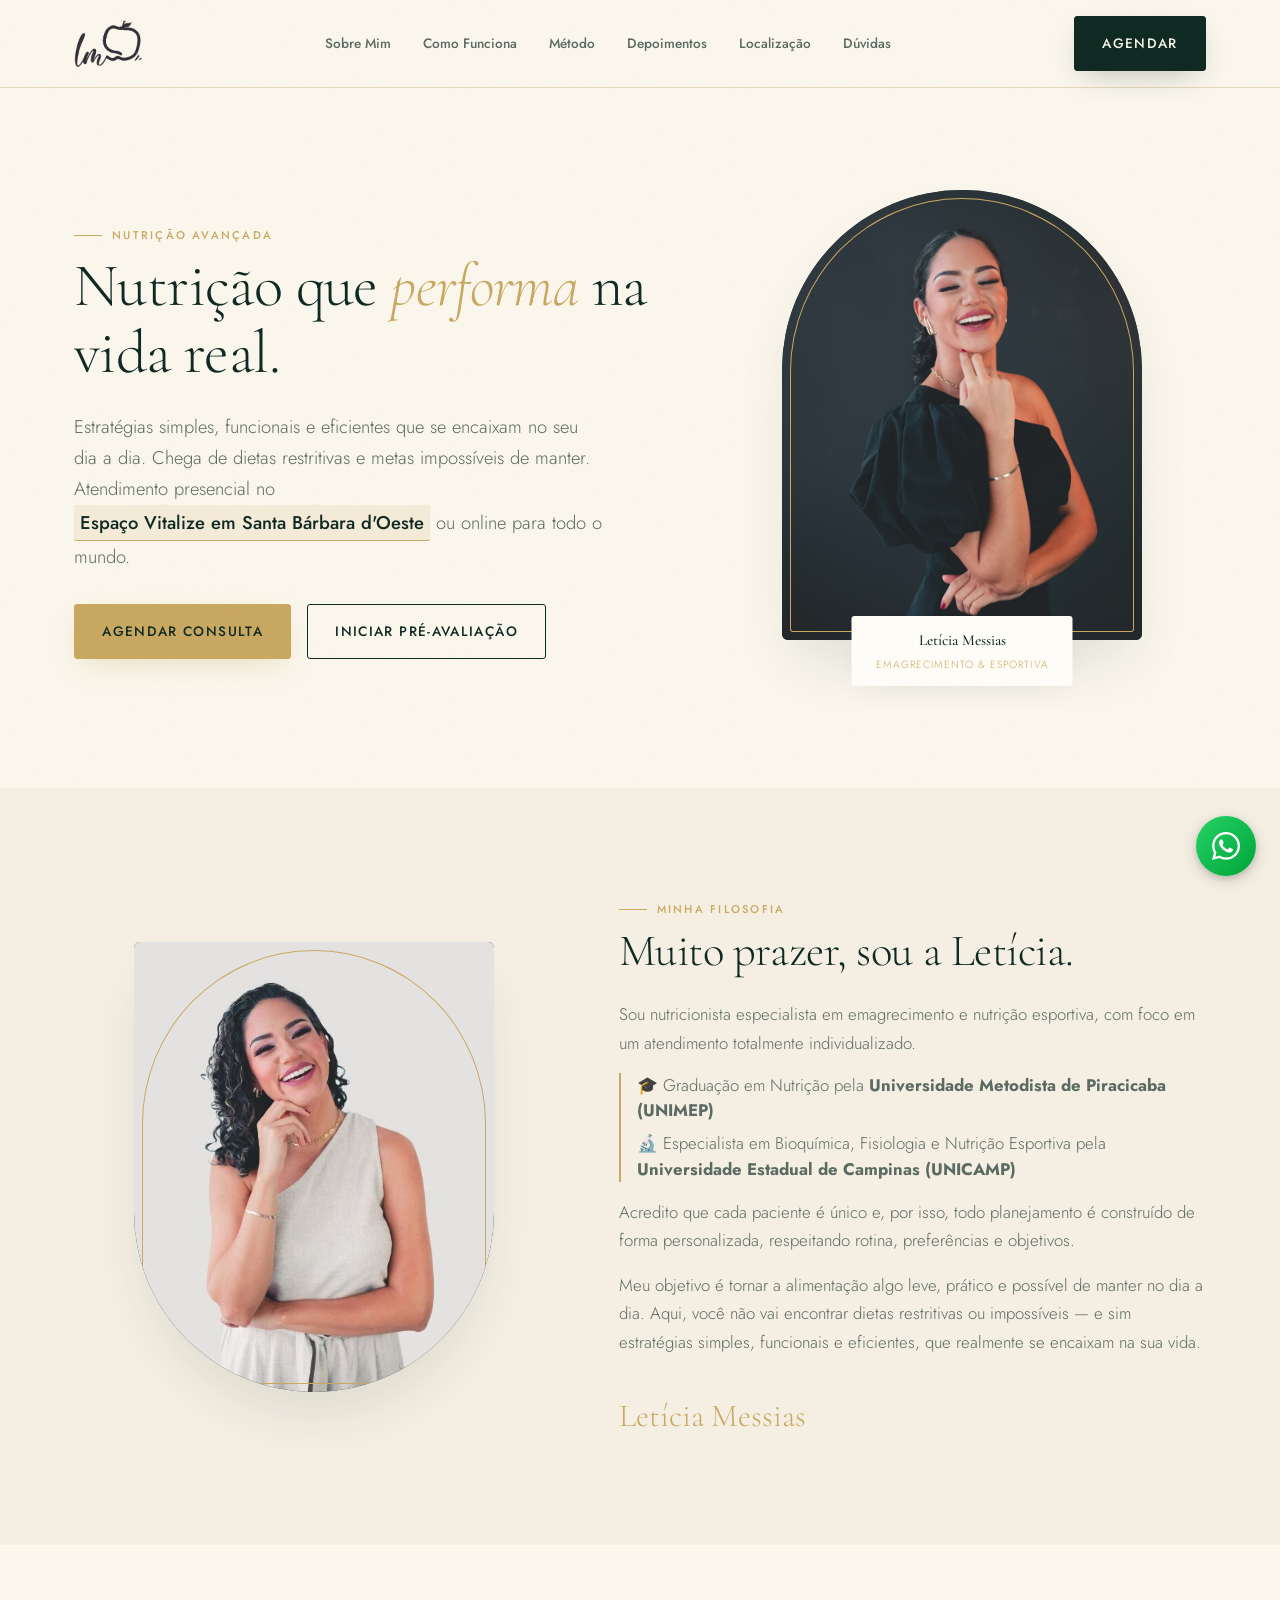
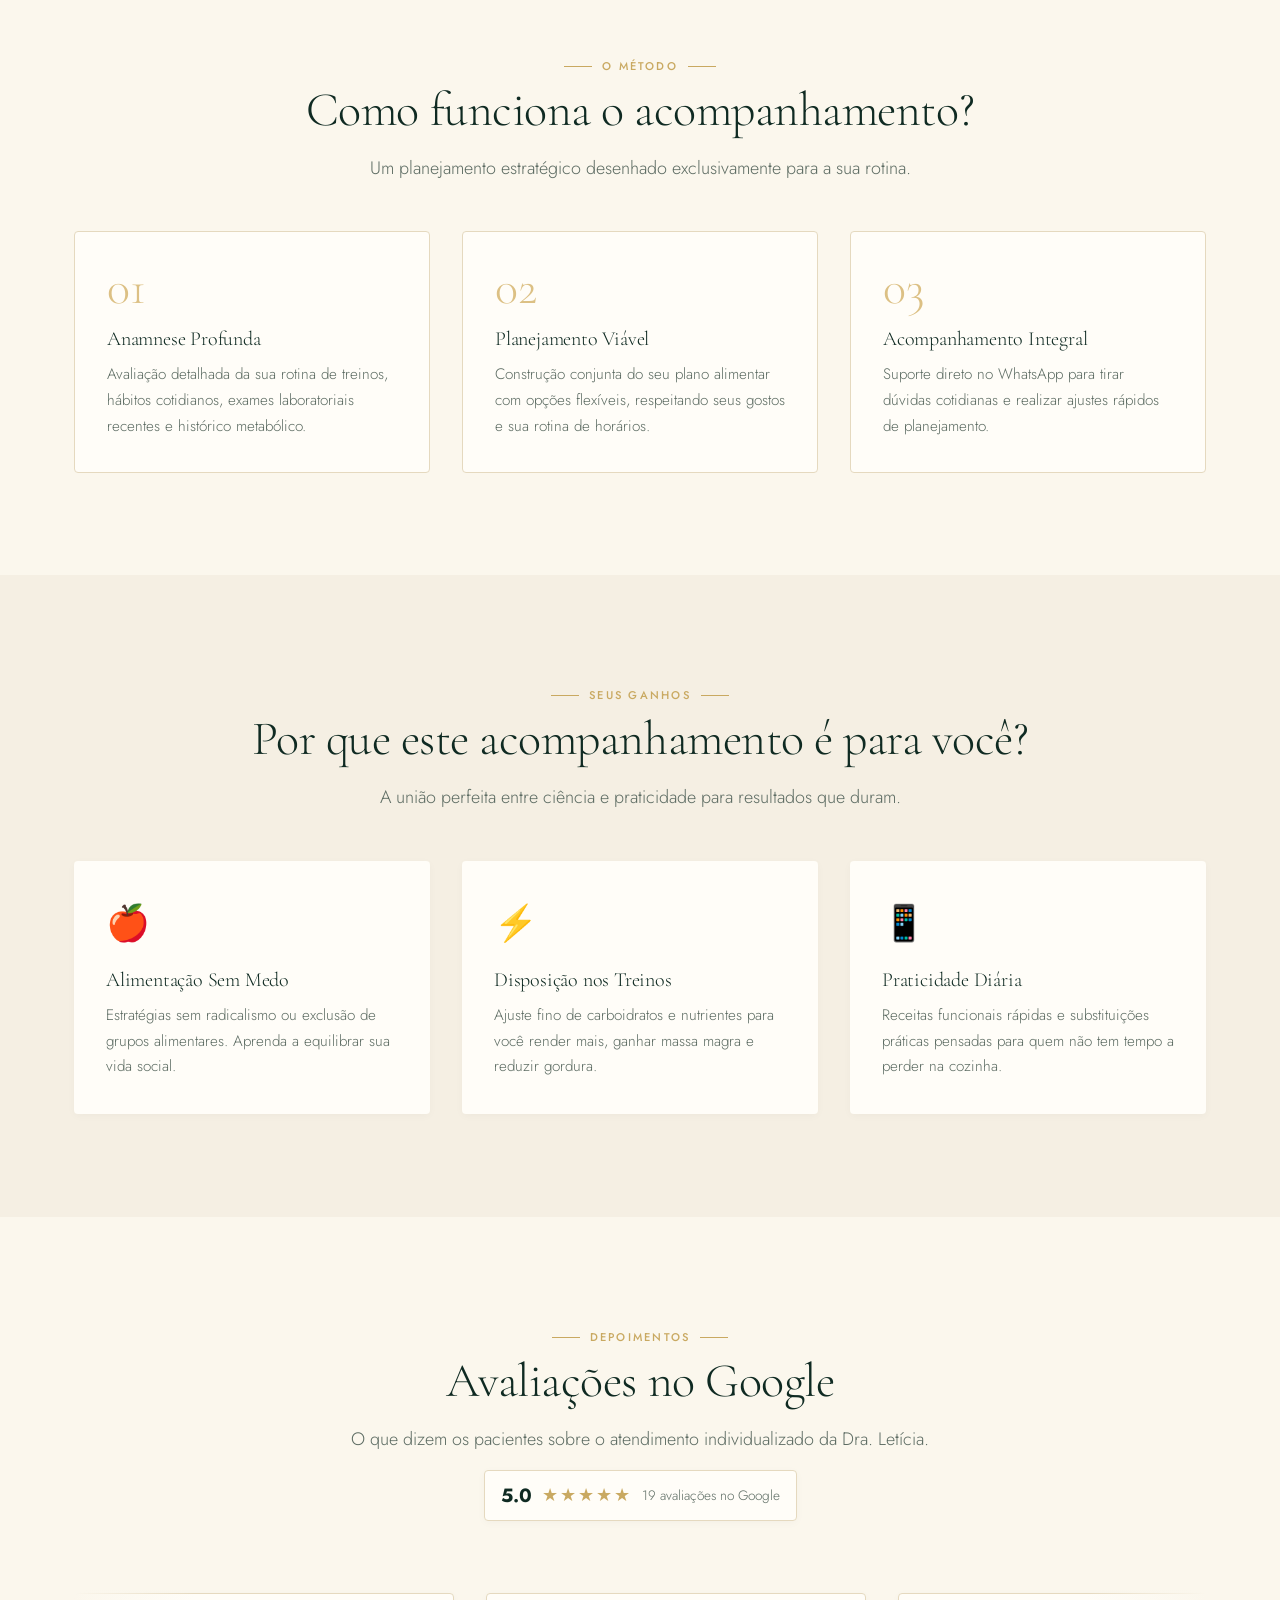
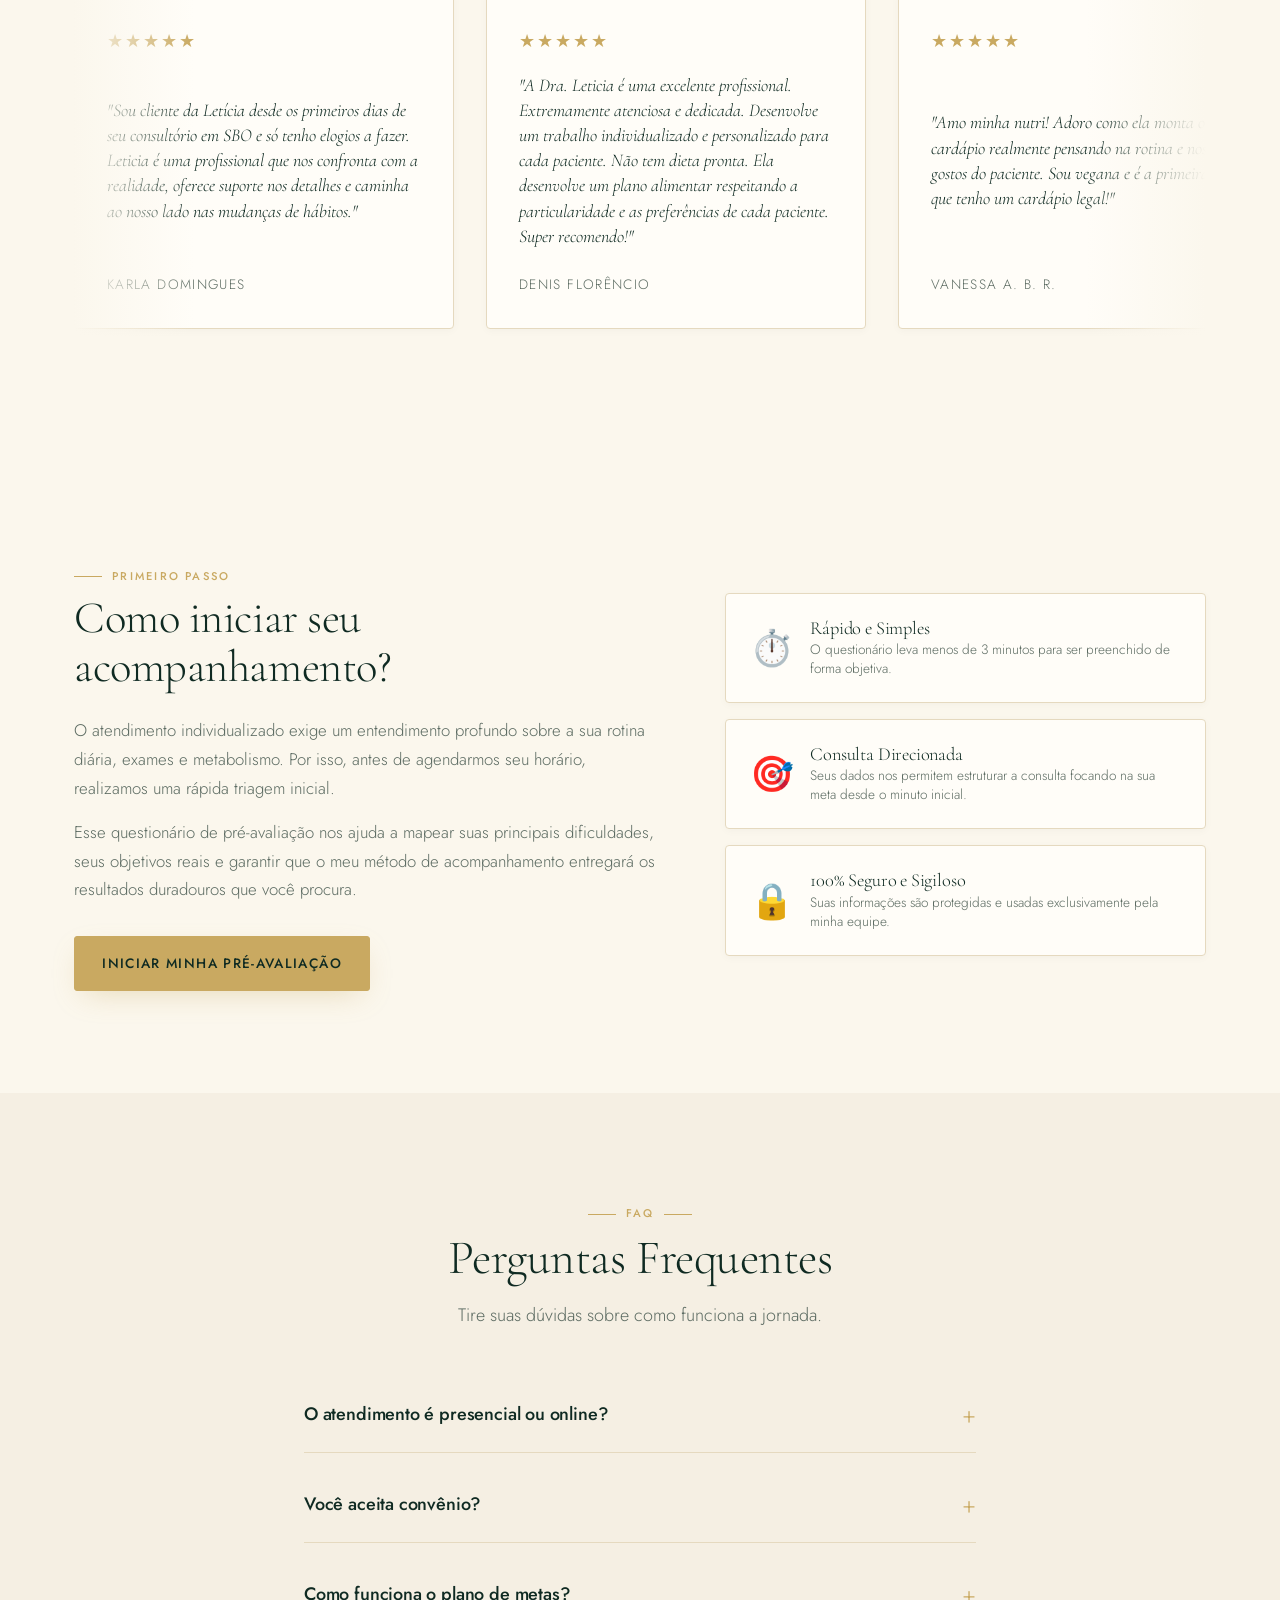
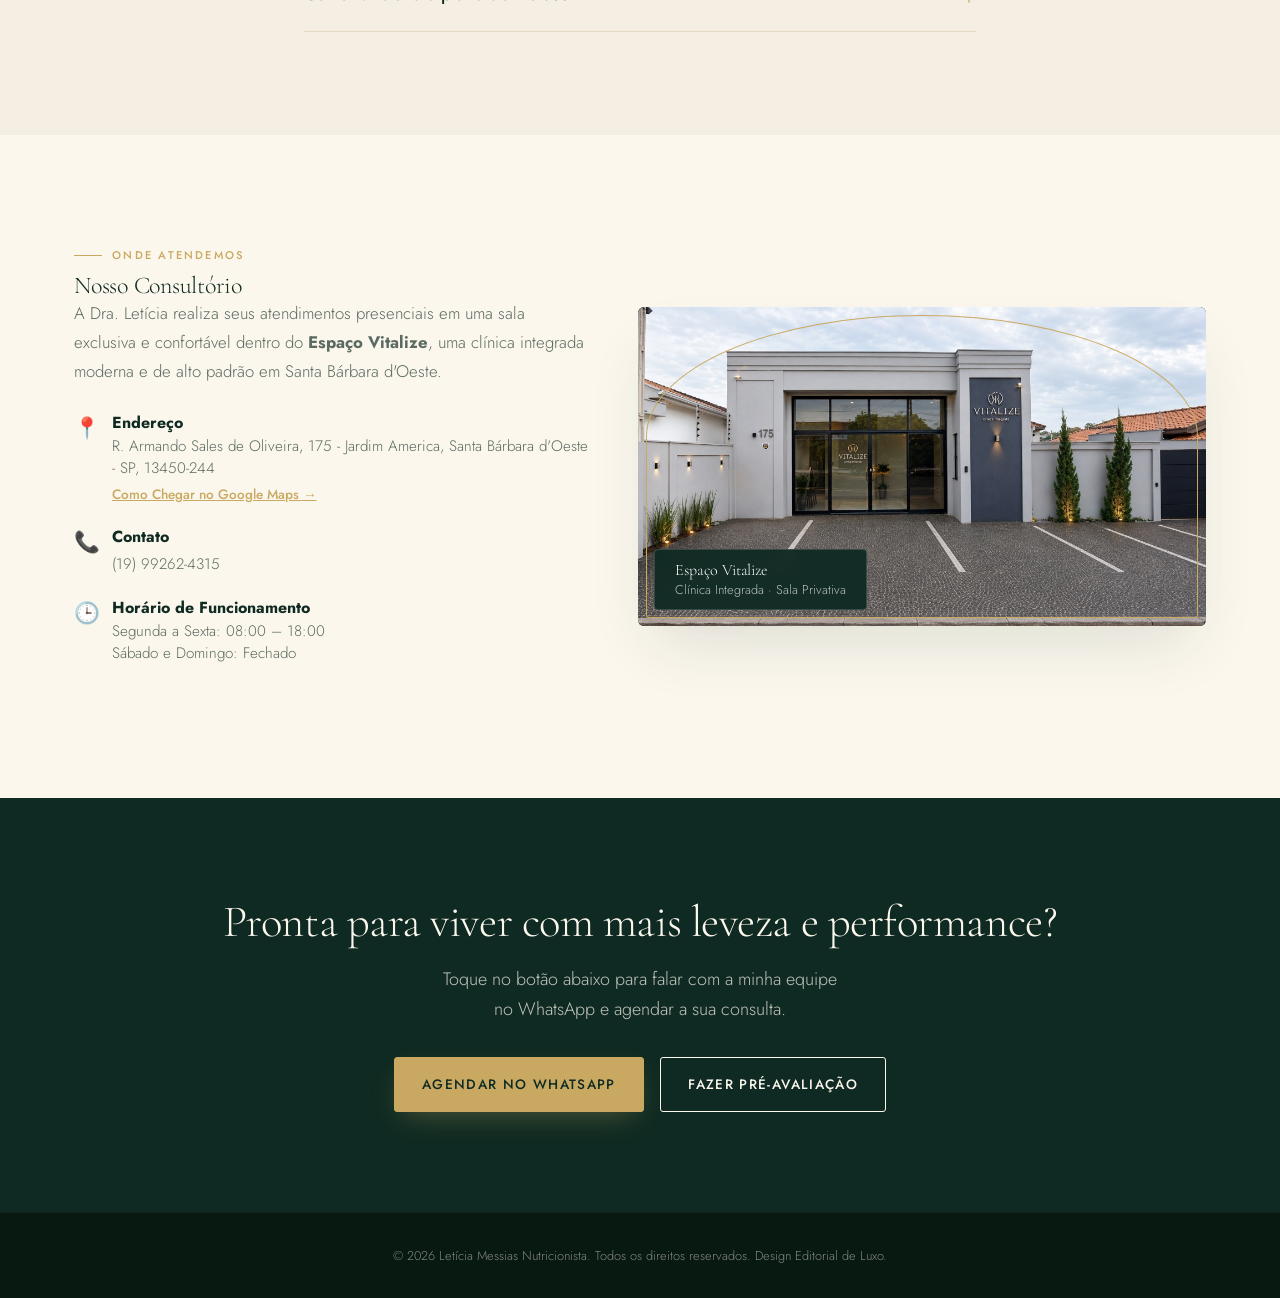
==== src/index.html @ e96ed3b7 "Initial commit with clean editorial structure" ====
<!DOCTYPE html>
<html lang="pt-BR">
<head>
    <meta charset="UTF-8">
    <meta name="viewport" content="width=device-width, initial-scale=1.0">
    <title>Dra. Letícia Messias — Nutrição que performa na vida real</title>
    <!-- CSS Principal -->
    <link rel="stylesheet" href="./css/main.css">
</head>
<body>

    <!-- TEXTURA DE PAPEL EDITORIAL FIXA -->
    <div class="grain"></div>

    <!-- HEADER -->
    <header class="site-header">
        <div class="wrap nav">
            <a href="#" class="logo">
                <img src="./assets/icons/logo.png" alt="Letícia Messias Nutricionista" style="height: 48px; width: auto;">
            </a>
            <nav class="nav-links" aria-label="Navegação principal">
                <a href="#sobre">Sobre Mim</a>
                <a href="#como-funciona">Como Funciona</a>
                <a href="#beneficios">Método</a>
                <a href="#depoimentos">Depoimentos</a>
                <a href="#localizacao">Localização</a>
                <a href="#faq">Dúvidas</a>
            </nav>
            <a href="https://wa.me/5519992624315?text=Ol%C3%A1%2C%20Let%C3%ADcia!%20Gostaria%20de%20saber%20mais%20e%20agendar%20uma%20consulta." target="_blank" class="btn">Agendar</a>
        </div>
    </header>

    <!-- HERO -->
    <section id="hero" class="hero">
        <div class="wrap grid">
            <span class="eyebrow center hero-mobile-eyebrow">Nutricionista em Santa Bárbara d'Oeste · Presencial & Online</span>
            <div class="hero__content reveal">
                <span class="eyebrow hero-desktop-eyebrow">Nutrição Avançada</span>
                <h1>Nutrição que <em>performa</em> na vida real.</h1>
                <p class="sub">Estratégias simples, funcionais e eficientes que se encaixam no seu dia a dia. Chega de dietas restritivas e metas impossíveis de manter.<br> Atendimento presencial no <span class="hero-location-highlight">Espaço Vitalize em Santa Bárbara d'Oeste</span> ou online para todo o mundo.</p>
                <div class="cta-row" style="display: flex; gap: var(--space-4); flex-wrap: wrap;">
                    <a href="https://wa.me/5519992624315?text=Ol%C3%A1%2C%20Let%C3%ADcia!%20Gostaria%20de%20saber%20mais%20e%20agendar%20uma%20consulta." target="_blank" class="btn btn--gold">Agendar Consulta</a>
                    <a href="./pre-avaliacao.html" class="btn" style="background-color: transparent; color: var(--color-primary); border-color: var(--color-primary); box-shadow: none;">Iniciar Pré-Avaliação</a>
                </div>
            </div>
            <div class="arch-wrap reveal reveal-delay-1">
                <div class="arch">
                    <img src="./assets/images/letici-about.png" alt="Dra. Letícia Messias">
                </div>
                <div class="arch-tag">
                    <div class="tag-title">Letícia Messias</div>
                    <div class="tag-sub">Emagrecimento & Esportiva</div>
                </div>
            </div>
        </div>
    </section>

    <!-- SOBRE MIM -->
    <section id="sobre" class="sobre alt-bg">
        <div class="wrap grid">
            <div class="arch-wrap reveal">
                <div class="arch" style="border-radius: 6px 6px 50% 50% / 6px 6px 40% 40%;">
                    <img src="./assets/images/leticia-hero.webp" alt="Dra. Letícia Messias no consultório">
                </div>
            </div>
            <div class="sobre__conteudo reveal reveal-delay-1">
                <span class="eyebrow">Minha Filosofia</span>
                <h2>Muito prazer, sou a Letícia.</h2>
                <p>Sou nutricionista especialista em emagrecimento e nutrição esportiva, com foco em um atendimento totalmente individualizado.</p>
                <div class="sobre__formacao" style="margin-block: var(--space-4); font-size: 0.9rem; color: var(--color-text-muted); line-height: 1.5; border-left: 2px solid var(--color-accent); padding-left: var(--space-4);">
                    <p style="margin-bottom: var(--space-2);">🎓 Graduação em Nutrição pela <strong>Universidade Metodista de Piracicaba (UNIMEP)</strong></p>
                    <p>🔬 Especialista em Bioquímica, Fisiologia e Nutrição Esportiva pela <strong>Universidade Estadual de Campinas (UNICAMP)</strong></p>
                </div>
                <p>Acredito que cada paciente é único e, por isso, todo planejamento é construído de forma personalizada, respeitando rotina, preferências e objetivos.</p>
                <p>Meu objetivo é tornar a alimentação algo leve, prático e possível de manter no dia a dia. Aqui, você não vai encontrar dietas restritivas ou impossíveis — e sim estratégias simples, funcionais e eficientes, que realmente se encaixam na sua vida.</p>
                <div class="sobre__assinatura">Letícia Messias</div>
            </div>
        </div>
    </section>

    <!-- COMO FUNCIONA -->
    <section id="como-funciona" class="como-funciona">
        <div class="wrap">
            <div class="sec-head center reveal">
                <span class="eyebrow center">O Método</span>
                <h2>Como funciona o acompanhamento?</h2>
                <p>Um planejamento estratégico desenhado exclusivamente para a sua rotina.</p>
            </div>
            
            <div class="timeline-grid reveal reveal-delay-1">
                <div class="step-card">
                    <div class="step-num">01</div>
                    <h3>Anamnese Profunda</h3>
                    <p>Avaliação detalhada da sua rotina de treinos, hábitos cotidianos, exames laboratoriais recentes e histórico metabólico.</p>
                </div>
                <div class="step-card">
                    <div class="step-num">02</div>
                    <h3>Planejamento Viável</h3>
                    <p>Construção conjunta do seu plano alimentar com opções flexíveis, respeitando seus gostos e sua rotina de horários.</p>
                </div>
                <div class="step-card">
                    <div class="step-num">03</div>
                    <h3>Acompanhamento Integral</h3>
                    <p>Suporte direto no WhatsApp para tirar dúvidas cotidianas e realizar ajustes rápidos de planejamento.</p>
                </div>
            </div>
        </div>
    </section>

    <!-- BENEFICIOS -->
    <section id="beneficios" class="beneficios alt-bg">
        <div class="wrap">
            <div class="sec-head center reveal">
                <span class="eyebrow center">Seus Ganhos</span>
                <h2>Por que este acompanhamento é para você?</h2>
                <p>A união perfeita entre ciência e praticidade para resultados que duram.</p>
            </div>

            <div class="beneficios-grid reveal reveal-delay-1">
                <div class="beneficios-card">
                    <div class="beneficios-icon">🍎</div>
                    <h3>Alimentação Sem Medo</h3>
                    <p>Estratégias sem radicalismo ou exclusão de grupos alimentares. Aprenda a equilibrar sua vida social.</p>
                </div>
                <div class="beneficios-card">
                    <div class="beneficios-icon">⚡</div>
                    <h3>Disposição nos Treinos</h3>
                    <p>Ajuste fino de carboidratos e nutrientes para você render mais, ganhar massa magra e reduzir gordura.</p>
                </div>
                <div class="beneficios-card">
                    <div class="beneficios-icon">📱</div>
                    <h3>Praticidade Diária</h3>
                    <p>Receitas funcionais rápidas e substituições práticas pensadas para quem não tem tempo a perder na cozinha.</p>
                </div>
            </div>
        </div>
    </section>

    <!-- DEPOIMENTOS -->
    <section id="depoimentos" class="depoimentos">
        <div class="wrap">
            <div class="sec-head center reveal">
                <span class="eyebrow center">Depoimentos</span>
                <h2>Avaliações no Google</h2>
                <p>O que dizem os pacientes sobre o atendimento individualizado da Dra. Letícia.</p>
                <div class="google-badge" style="display: inline-flex; align-items: center; gap: 10px; margin-top: var(--space-4); background: var(--color-surface); padding: 8px 16px; border: 1px solid var(--color-border); border-radius: 4px; box-shadow: var(--shadow-sm);">
                    <span style="font-weight: bold; font-size: 1.2rem; color: var(--color-primary); font-family: var(--font-body);">5.0</span>
                    <span class="stars" style="margin-bottom: 0;">★★★★★</span>
                    <span style="font-size: 0.85rem; color: var(--color-text-muted);">19 avaliações no Google</span>
                </div>
            </div>

            <div class="depoimentos__carousel-container reveal reveal-delay-1">
                <div class="depoimentos__track">
                    <!-- Conjunto original de 4 cards -->
                    <div class="depoimentos-card">
                        <div class="stars">★★★★★</div>
                        <blockquote>"Sou cliente da Letícia desde os primeiros dias de seu consultório em SBO e só tenho elogios a fazer. Leticia é uma profissional que nos confronta com a realidade, oferece suporte nos detalhes e caminha ao nosso lado nas mudanças de hábitos."</blockquote>
                        <div class="author">Karla Domingues</div>
                    </div>
                    <div class="depoimentos-card">
                        <div class="stars">★★★★★</div>
                        <blockquote>"A Dra. Leticia é uma excelente profissional. Extremamente atenciosa e dedicada. Desenvolve um trabalho individualizado e personalizado para cada paciente. Não tem dieta pronta. Ela desenvolve um plano alimentar respeitando a particularidade e as preferências de cada paciente. Super recomendo!"</blockquote>
                        <div class="author">Denis Florêncio</div>
                    </div>
                    <div class="depoimentos-card">
                        <div class="stars">★★★★★</div>
                        <blockquote>"Amo minha nutri! Adoro como ela monta o cardápio realmente pensando na rotina e nos gostos do paciente. Sou vegana e é a primeira vez que tenho um cardápio legal!"</blockquote>
                        <div class="author">Vanessa A. B. R.</div>
                    </div>
                    <div class="depoimentos-card">
                        <div class="stars">★★★★★</div>
                        <blockquote>"Excelente profissional, montou meu cardápio de acordo com os meus gostos e foi super fácil seguir a dieta, que delíciaaa!! maravilhosa ❤️"</blockquote>
                        <div class="author">Mariane</div>
                    </div>

                    <!-- Cópia duplicada dos cards para efeito infinito na esteira -->
                    <div class="depoimentos-card">
                        <div class="stars">★★★★★</div>
                        <blockquote>"Sou cliente da Letícia desde os primeiros dias de seu consultório em SBO e só tenho elogios a fazer. Leticia é uma profissional que nos confronta com a realidade, oferece suporte nos detalhes e caminha ao nosso lado nas mudanças de hábitos."</blockquote>
                        <div class="author">Karla Domingues</div>
                    </div>
                    <div class="depoimentos-card">
                        <div class="stars">★★★★★</div>
                        <blockquote>"A Dra. Leticia é uma excelente profissional. Extremamente atenciosa e dedicada. Desenvolve um trabalho individualizado e personalizado para cada paciente. Não tem dieta pronta. Ela desenvolve um plano alimentar respeitando a particularidade e as preferências de cada paciente. Super recomendo!"</blockquote>
                        <div class="author">Denis Florêncio</div>
                    </div>
                    <div class="depoimentos-card">
                        <div class="stars">★★★★★</div>
                        <blockquote>"Amo minha nutri! Adoro como ela monta o cardápio realmente pensando na rotina e nos gostos do paciente. Sou vegana e é a primeira vez que tenho um cardápio legal!"</blockquote>
                        <div class="author">Vanessa A. B. R.</div>
                    </div>
                    <div class="depoimentos-card">
                        <div class="stars">★★★★★</div>
                        <blockquote>"Excelente profissional, montou meu cardápio de acordo com os meus gostos e foi super fácil seguir a dieta, que delíciaaa!! maravilhosa ❤️"</blockquote>
                        <div class="author">Mariane</div>
                    </div>
                </div>
            </div>
        </div>
    </section>

    <!-- SEÇÃO PRÉ-AVALIAÇÃO (TRIAGEM INFORMATIVA) -->
    <section id="triagem" class="triagem">
        <div class="wrap grid">
            <div class="triagem__content reveal">
                <span class="eyebrow">Primeiro Passo</span>
                <h2>Como iniciar seu acompanhamento?</h2>
                <p>O atendimento individualizado exige um entendimento profundo sobre a sua rotina diária, exames e metabolismo. Por isso, antes de agendarmos seu horário, realizamos uma rápida triagem inicial.</p>
                <p>Esse questionário de pré-avaliação nos ajuda a mapear suas principais dificuldades, seus objetivos reais e garantir que o meu método de acompanhamento entregará os resultados duradouros que você procura.</p>
                <a href="./pre-avaliacao.html" class="btn btn--gold" style="margin-top: var(--space-4);">Iniciar Minha Pré-Avaliação</a>
            </div>
            
            <div class="triagem__cards reveal reveal-delay-1">
                <div class="triagem-info-card">
                    <span>⏱️</span>
                    <div>
                        <h3>Rápido e Simples</h3>
                        <p>O questionário leva menos de 3 minutos para ser preenchido de forma objetiva.</p>
                    </div>
                </div>
                <div class="triagem-info-card">
                    <span>🎯</span>
                    <div>
                        <h3>Consulta Direcionada</h3>
                        <p>Seus dados nos permitem estruturar a consulta focando na sua meta desde o minuto inicial.</p>
                    </div>
                </div>
                <div class="triagem-info-card">
                    <span>🔒</span>
                    <div>
                        <h3>100% Seguro e Sigiloso</h3>
                        <p>Suas informações são protegidas e usadas exclusivamente pela minha equipe.</p>
                    </div>
                </div>
            </div>
        </div>
    </section>

    <!-- FAQ -->
    <section id="faq" class="faq alt-bg">
        <div class="wrap">
            <div class="sec-head center reveal">
                <span class="eyebrow center">FAQ</span>
                <h2>Perguntas Frequentes</h2>
                <p>Tire suas dúvidas sobre como funciona a jornada.</p>
            </div>

            <div class="faq-list reveal reveal-delay-1">
                <div class="faq__item">
                    <div class="faq__question">
                        <h3>O atendimento é presencial ou online?</h3>
                        <span class="faq__icon">+</span>
                    </div>
                    <div class="faq__answer">
                        <p>Atendemos presencialmente no consultório e também de forma online (via teleconsulta), com a mesma entrega clínica e proximidade para qualquer lugar do mundo.</p>
                    </div>
                </div>
                <div class="faq__item">
                    <div class="faq__question">
                        <h3>Você aceita convênio?</h3>
                        <span class="faq__icon">+</span>
                    </div>
                    <div class="faq__answer">
                        <p>O atendimento é particular, visando mais tempo e profundidade na consulta. No entanto, fornecemos recibos e documentações necessárias para que você solicite o reembolso diretamente ao seu plano de saúde.</p>
                    </div>
                </div>
                <div class="faq__item">
                    <div class="faq__question">
                        <h3>Como funciona o plano de metas?</h3>
                        <span class="faq__icon">+</span>
                    </div>
                    <div class="faq__answer">
                        <p>Não trabalhamos com dietas de gaveta. O seu plano de metas alimentar é construído na hora da consulta, considerando sua rotina exata para garantir que você consiga executá-lo sem estresse.</p>
                    </div>
                </div>
            </div>
        </div>
    </section>

    <!-- LOCALIZAÇÃO -->
    <section id="localizacao" class="localizacao">
        <div class="wrap grid" style="display: grid; grid-template-columns: 1fr 1.1fr; gap: var(--space-12); align-items: center;">
            <div class="localizacao__content reveal">
                <span class="eyebrow">Onde Atendemos</span>
                <h2>Nosso Consultório</h2>
                <p style="color: var(--color-text-muted); margin-bottom: var(--space-6);">
                    A Dra. Letícia realiza seus atendimentos presenciais em uma sala exclusiva e confortável dentro do <strong>Espaço Vitalize</strong>, uma clínica integrada moderna e de alto padrão em Santa Bárbara d'Oeste.
                </p>
                
                <div class="localizacao__detalhes" style="display: flex; flex-direction: column; gap: var(--space-4); margin-bottom: var(--space-8);">
                    <div style="display: flex; gap: var(--space-3); align-items: flex-start;">
                        <span style="font-size: 1.3rem; margin-top: 2px;">📍</span>
                        <div>
                            <strong style="color: var(--color-primary); display: block;">Endereço</strong>
                            <span style="font-size: 0.95rem; color: var(--color-text-muted); line-height: 1.4; display: block;">
                                R. Armando Sales de Oliveira, 175 - Jardim America, Santa Bárbara d'Oeste - SP, 13450-244
                            </span>
                            <a href="https://maps.google.com/?q=Espaco+Vitalize+R.+Armando+Sales+de+Oliveira+175+Jardim+America+Santa+Barbara+d+Oeste" target="_blank" style="color: var(--color-accent); font-size: 0.85rem; font-weight: var(--font-weight-medium); margin-top: 4px; display: inline-block; text-decoration: underline;">Como Chegar no Google Maps →</a>
                        </div>
                    </div>
                    
                    <div style="display: flex; gap: var(--space-3); align-items: flex-start;">
                        <span style="font-size: 1.3rem; margin-top: 2px;">📞</span>
                        <div>
                            <strong style="color: var(--color-primary); display: block;">Contato</strong>
                            <span style="font-size: 0.95rem; color: var(--color-text-muted);">(19) 99262-4315</span>
                        </div>
                    </div>
                    
                    <div style="display: flex; gap: var(--space-3); align-items: flex-start;">
                        <span style="font-size: 1.3rem; margin-top: 2px;">🕒</span>
                        <div>
                            <strong style="color: var(--color-primary); display: block;">Horário de Funcionamento</strong>
                            <span style="font-size: 0.95rem; color: var(--color-text-muted); display: block; line-height: 1.4;">
                                Segunda a Sexta: 08:00 – 18:00<br>Sábado e Domingo: Fechado
                            </span>
                        </div>
                    </div>
                </div>
            </div>
            
            <div class="localizacao__imagem-wrapper reveal reveal-delay-1" style="position: relative;">
                <div class="arch" style="border-radius: 6px; box-shadow: var(--shadow-lg);">
                    <img src="./assets/images/clinica-vitalize.jpg" alt="Fachada do Espaço Vitalize" style="width: 100%; height: 100%; object-fit: cover; aspect-ratio: 16/9;">
                </div>
                <div style="position: absolute; bottom: 16px; left: 16px; background: rgba(15, 42, 34, 0.95); color: #fff; padding: 12px 20px; border-radius: 4px; border: 1px solid rgba(255, 255, 255, 0.15); box-shadow: var(--shadow-md); backdrop-filter: blur(8px);">
                    <h3 style="color: #fff; font-size: 1rem; margin-bottom: 2px;">Espaço Vitalize</h3>
                    <p style="font-size: 0.8rem; color: rgba(255,255,255,0.7); line-height: 1.2;">Clínica Integrada · Sala Privativa</p>
                </div>
            </div>
        </div>
    </section>

    <!-- CTA FINAL -->
    <section id="agendar" class="cta-final reveal">
        <div class="wrap">
            <h2>Pronta para viver com mais leveza e performance?</h2>
            <p>Toque no botão abaixo para falar com a minha equipe no WhatsApp e agendar a sua consulta.</p>
            <div style="display: flex; gap: var(--space-4); justify-content: center; flex-wrap: wrap;">
                <a href="https://wa.me/5519992624315?text=Ol%C3%A1%2C%20Let%C3%ADcia!%20Gostaria%20de%20saber%20mais%20e%20agendar%20uma%20consulta." target="_blank" class="btn btn--gold">Agendar no WhatsApp</a>
                <a href="./pre-avaliacao.html" class="btn" style="background-color: transparent; color: var(--color-background); border-color: var(--color-background); box-shadow: none;">Fazer Pré-Avaliação</a>
            </div>
        </div>
    </section>

    <!-- FOOTER -->
    <footer class="site-footer">
        <div class="wrap">
            <p>© 2026 Letícia Messias Nutricionista. Todos os direitos reservados. Design Editorial de Luxo.</p>
        </div>
    </footer>

    <!-- BOTÃO FLUTUANTE DO WHATSAPP -->
    <a href="https://wa.me/5519992624315" class="whatsapp-float" target="_blank" aria-label="Falar no WhatsApp">
        <svg xmlns="http://www.w3.org/2000/svg" viewBox="0 0 448 512" width="28" height="28" fill="currentColor">
            <path d="M380.9 97.1C339 55.1 283.2 32 223.9 32c-122.4 0-222 99.6-222 222 0 39.1 10.2 77.3 29.6 111L0 480l117.7-30.9c32.4 17.7 68.9 27 106.1 27h.1c122.3 0 224.1-99.6 224.1-222 0-59.3-25.2-115-67.1-157zm-157 341.6c-33.2 0-65.7-8.9-94-25.7l-6.7-4-69.8 18.3L72 359.2l-4.4-7c-18.5-29.4-28.2-63.3-28.2-98.2 0-101.7 82.8-184.5 184.6-184.5 49.3 0 95.6 19.2 130.4 54.1 34.8 34.9 56.2 81.2 56.1 130.5 0 101.8-84.9 184.6-186.6 184.6zm101.2-138.2c-5.5-2.8-32.8-16.2-37.9-18-5.1-1.9-8.8-2.8-12.5 2.8-3.7 5.6-14.3 18-17.6 21.8-3.2 3.7-6.5 4.2-12 1.4-32.6-16.3-54-29.1-75.5-66-5.7-9.8 5.7-9.1 16.3-30.3 1.8-3.7.9-6.9-.5-9.7-1.4-2.8-12.5-30.1-17.1-41.2-4.5-10.8-9.1-9.3-12.5-9.5-3.2-.2-6.9-.2-10.6-.2-3.7 0-9.7 1.4-14.8 6.9-5.1 5.6-19.4 19-19.4 46.3 0 27.3 19.9 53.7 22.6 57.4 2.8 3.7 39.1 59.7 94.8 83.8 35.2 15.2 49 16.5 66.6 13.9 10.7-1.6 32.8-13.4 37.4-26.4 4.6-13 4.6-24.1 3.2-26.4-1.3-2.5-5-3.9-10.5-6.6z"/>
        </svg>
    </a>

    <!-- JS -->
    <script src="./js/main.js"></script>
</body>
</html>
---- src/css/main.css ----
@import url('./reset.css');
@import url('./variables.css');

/* === LAYOUT E SEÇÕES GLOBAIS === */
section {
  padding-block: clamp(72px, 8vw, 140px);
  position: relative;
}

.wrap {
  max-width: var(--container-xl);
  margin-inline: auto;
  padding-inline: var(--space-6);
  position: relative;
  z-index: 2;
}

.alt-bg {
  background-color: var(--color-surface-dark);
}

.sec-head {
  max-width: 50rem;
  margin-bottom: var(--space-12);
}

.sec-head.center {
  margin-inline: auto;
  text-align: center;
}

.sec-head h2 {
  font-size: clamp(2rem, 4vw, 3rem);
}

.sec-head p {
  font-size: var(--text-lg);
  color: var(--color-text-muted);
  margin-top: var(--space-4);
}

/* === REVEAL EFFECT === */
.reveal {
  opacity: 0;
  transform: translateY(30px);
  transition: opacity 1.2s var(--transition-slow), transform 1.2s var(--transition-slow);
}

.reveal--visible {
  opacity: 1;
  transform: translateY(0);
}

.reveal-delay-1 { transition-delay: 150ms; }
.reveal-delay-2 { transition-delay: 300ms; }

/* === BOTÕES === */
.btn {
  display: inline-flex;
  align-items: center;
  gap: var(--space-3);
  background-color: var(--color-primary);
  color: var(--color-background);
  font-family: var(--font-body);
  font-weight: var(--font-weight-medium);
  font-size: 0.85rem;
  letter-spacing: 0.1em;
  text-transform: uppercase;
  padding: 1.1em 2em;
  border: 1px solid var(--color-primary);
  border-radius: 3px;
  cursor: pointer;
  transition: transform 0.5s var(--transition-base), box-shadow 0.5s var(--transition-base), background 0.35s;
  box-shadow: 0 10px 30px -10px rgba(15, 42, 34, 0.3);
}

.btn:hover {
  transform: translateY(-3px);
  box-shadow: 0 20px 40px -15px rgba(15, 42, 34, 0.4);
  background-color: var(--color-primary-dark);
}

.btn--gold {
  background-color: var(--color-accent);
  color: var(--color-primary);
  border-color: var(--color-accent);
  box-shadow: 0 10px 30px -10px rgba(201, 169, 97, 0.4);
}

.btn--gold:hover {
  background-color: var(--color-accent-light);
  border-color: var(--color-accent-light);
  box-shadow: 0 20px 40px -15px rgba(201, 169, 97, 0.5);
}

.btn--full {
  width: 100%;
  justify-content: center;
}

.btn--lg {
  font-size: 0.9rem;
  padding: 1.25em 2.5em;
}

/* Botões Secundários */
.btn--secondary-dark {
  background-color: transparent;
  color: var(--color-primary);
  border-color: var(--color-primary);
  box-shadow: none;
}

.btn--secondary-dark:hover {
  background-color: rgba(15, 42, 34, 0.05);
  color: var(--color-primary-dark);
  box-shadow: none;
  transform: translateY(-2px);
}

.btn--secondary-light {
  background-color: transparent;
  color: var(--color-background);
  border-color: var(--color-background);
  box-shadow: none;
}

.btn--secondary-light:hover {
  background-color: rgba(251, 247, 237, 0.1);
  color: var(--color-background);
  box-shadow: none;
  transform: translateY(-2px);
}

/* === HEADER / NAV === */
header.site-header {
  position: sticky;
  top: 0;
  z-index: 50;
  background-color: rgba(251, 247, 237, 0.85);
  backdrop-filter: blur(12px);
  -webkit-backdrop-filter: blur(12px);
  border-bottom: 1px solid var(--color-border);
}

.nav {
  display: flex;
  align-items: center;
  justify-content: space-between;
  padding-block: var(--space-4);
}

.logo {
  display: inline-flex;
  align-items: center;
  gap: var(--space-3);
}

.logo img {
  height: 48px;
  width: auto;
}

.nav-links {
  display: flex;
  gap: var(--space-8);
}

.nav-links a {
  font-size: 0.85rem;
  font-weight: var(--font-weight-medium);
  color: var(--color-text-muted);
  position: relative;
  padding-block: var(--space-2);
}

.nav-links a:hover {
  color: var(--color-primary);
}

.nav-links a::after {
  content: "";
  position: absolute;
  left: 0;
  bottom: 0;
  width: 0;
  height: 1px;
  background-color: var(--color-accent);
  transition: width 0.3s var(--transition-base);
}

.nav-links a:hover::after {
  width: 100%;
}

@media (max-width: 768px) {
  .nav-links { display: none; }
}

/* === HERO === */
.hero .grid {
  display: grid;
  grid-template-columns: 1.1fr 0.9fr;
  gap: var(--space-12);
  align-items: center;
}

.hero h1 {
  font-size: clamp(2.2rem, 5vw, 3.8rem);
  margin-bottom: var(--space-6);
}

.hero .sub {
  font-size: clamp(1rem, 2vw, 1.15rem);
  color: var(--color-text-muted);
  margin-bottom: var(--space-8);
  max-width: 48ch;
}

.cta-row {
  display: flex;
  gap: var(--space-4);
  flex-wrap: wrap;
}

.hero-location-highlight {
  background-color: rgba(201, 169, 97, 0.15);
  border-bottom: 1.5px solid var(--color-accent);
  padding: 2px 6px;
  border-radius: 2px;
  font-weight: var(--font-weight-medium);
  color: var(--color-primary);
  display: inline-block;
  white-space: nowrap;
}

.hero .hero-mobile-eyebrow {
  display: none;
}

/* Foto com moldura em arco (Inspirado na Roberta Lara / Mariana Fayad) */
.arch-wrap {
  position: relative;
  justify-self: center;
  width: min(100%, 360px);
}

.arch {
  position: relative;
  aspect-ratio: 4/5;
  border-radius: 50% 50% 6px 6px / 40% 40% 6px 6px;
  overflow: hidden;
  background-color: var(--color-primary-light);
  box-shadow: var(--shadow-lg);
  width: 100%;
}

.arch::before {
  content: "";
  position: absolute;
  inset: 8px;
  border: 1px solid var(--color-accent);
  border-radius: 50% 50% 3px 3px / 40% 40% 3px 3px;
  pointer-events: none;
  z-index: 2;
}

.arch img {
  width: 100%;
  height: 100%;
  object-fit: cover;
  object-position: 50% 15%;
}

.arch-tag {
  display: inline-block;
  background-color: var(--color-surface);
  color: var(--color-primary);
  padding: 12px 24px;
  border-radius: 3px;
  box-shadow: var(--shadow-md);
  margin-top: -24px;
  position: relative;
  z-index: 5;
  text-align: center;
  left: 50%;
  transform: translateX(-50%);
}

.arch-tag .tag-title {
  font-family: var(--font-heading);
  font-size: 0.95rem;
  font-weight: var(--font-weight-medium);
}

.arch-tag .tag-sub {
  font-size: 0.65rem;
  color: var(--color-accent);
  letter-spacing: 0.1em;
  text-transform: uppercase;
  margin-top: 2px;
}

@media (max-width: 768px) {
  .hero .grid {
    grid-template-columns: 1fr;
    text-align: center;
  }
  .hero .sub {
    margin-inline: auto;
  }
  .hero .cta-row {
    justify-content: center;
  }
  .arch-wrap {
    order: -1;
    width: min(80%, 280px);
    margin-bottom: var(--space-8);
  }
  .hero .hero-mobile-eyebrow {
    display: inline-flex;
    order: -2;
    margin-bottom: var(--space-6);
  }
  .hero-desktop-eyebrow {
    display: none;
  }
}

/* === SOBRE MIM === */
.sobre .grid {
  display: grid;
  grid-template-columns: 0.9fr 1.1fr;
  gap: var(--space-16);
  align-items: center;
}

.sobre .arch {
  border-radius: 6px 6px 50% 50% / 6px 6px 40% 40%;
}

.sobre__conteudo h2 {
  font-size: clamp(2rem, 3.5vw, 2.8rem);
  margin-bottom: var(--space-6);
}

.sobre__conteudo p {
  color: var(--color-text-muted);
  margin-bottom: var(--space-4);
  font-size: 1.05rem;
}

.sobre__formacao {
  margin-block: var(--space-4);
  font-size: 0.9rem;
  color: var(--color-text-muted);
  line-height: 1.5;
  border-left: 2px solid var(--color-accent);
  padding-left: var(--space-4);
}

.sobre__formacao p {
  margin-bottom: var(--space-2);
}

.sobre__formacao p:last-child {
  margin-bottom: 0;
}

.sobre__assinatura {
  font-family: var(--font-heading);
  font-size: 2rem;
  margin-top: var(--space-8);
  color: var(--color-accent);
}

@media (max-width: 768px) {
  .sobre .grid {
    grid-template-columns: 1fr;
    gap: var(--space-8);
  }
  .sobre__conteudo {
    text-align: center;
  }
  .sobre__formacao {
    text-align: left;
  }
}

/* === COMO FUNCIONA (TIMELINE EDITORIAL) === */
.timeline-grid {
  display: grid;
  grid-template-columns: repeat(3, 1fr);
  gap: var(--space-8);
}

.step-card {
  background-color: var(--color-surface);
  border: 1px solid var(--color-border);
  padding: var(--space-8);
  border-radius: 4px;
  position: relative;
  transition: transform 0.5s var(--transition-base), box-shadow 0.5s var(--transition-base);
}

.step-card:hover {
  transform: translateY(-5px);
  box-shadow: var(--shadow-md);
  border-color: var(--color-accent);
}

.step-num {
  font-family: var(--font-heading);
  font-size: 3rem;
  color: var(--color-accent-light);
  line-height: 1;
  margin-bottom: var(--space-4);
}

.step-card h3 {
  font-size: var(--text-xl);
  margin-bottom: var(--space-3);
  color: var(--color-primary);
}

.step-card p {
  color: var(--color-text-muted);
  font-size: 0.95rem;
}

@media (max-width: 768px) {
  .timeline-grid {
    grid-template-columns: 1fr;
    gap: var(--space-6);
  }
}

/* === BENEFÍCIOS === */
.beneficios-grid {
  display: grid;
  grid-template-columns: repeat(3, 1fr);
  gap: var(--space-8);
}

.beneficios-card {
  background-color: var(--color-surface);
  border-bottom: 2px solid transparent;
  padding: var(--space-8);
  border-radius: 4px;
  box-shadow: var(--shadow-sm);
  transition: all var(--transition-base);
}

.beneficios-card:hover {
  transform: translateY(-5px);
  box-shadow: var(--shadow-md);
  border-bottom-color: var(--color-accent);
}

.beneficios-icon {
  font-size: 2.2rem;
  color: var(--color-accent);
  margin-bottom: var(--space-4);
}

.beneficios-card h3 {
  font-size: var(--text-xl);
  margin-bottom: var(--space-3);
}

.beneficios-card p {
  color: var(--color-text-muted);
  font-size: 0.95rem;
}

@media (max-width: 768px) {
  .beneficios-grid {
    grid-template-columns: 1fr;
  }
}

/* === DEPOIMENTOS (ESTEIRA AUTOMÁTICA / MARQUEE) === */
.depoimentos__carousel-container {
  overflow: hidden;
  width: 100%;
  position: relative;
  padding-block: var(--space-6);
}

/* Efeito de fade nas bordas da esteira */
.depoimentos__carousel-container::before,
.depoimentos__carousel-container::after {
  content: "";
  position: absolute;
  top: 0;
  bottom: 0;
  width: 120px;
  z-index: 2;
  pointer-events: none;
}

.depoimentos__carousel-container::before {
  left: 0;
  background: linear-gradient(to right, var(--color-background) 0%, transparent 100%);
}

.depoimentos__carousel-container::after {
  right: 0;
  background: linear-gradient(to left, var(--color-background) 0%, transparent 100%);
}

.depoimentos__track {
  display: flex;
  gap: var(--space-8);
  width: max-content;
  animation: scrollMarquee 45s linear infinite;
}

.depoimentos__track:hover {
  animation-play-state: paused;
}

.depoimentos-card {
  background-color: var(--color-surface);
  border: 1px solid var(--color-border);
  padding: var(--space-8);
  border-radius: 4px;
  box-shadow: var(--shadow-sm);
  flex: 0 0 380px; /* Largura fixa para os cards da esteira */
  display: flex;
  flex-direction: column;
  justify-content: space-between;
}

@media (max-width: 480px) {
  .depoimentos-card {
    flex: 0 0 300px;
  }
}

@keyframes scrollMarquee {
  0% { transform: translateX(0); }
  100% { transform: translateX(calc(-50% - var(--space-4))); }
}

.stars {
  color: var(--color-accent);
  font-size: var(--text-lg);
  margin-bottom: var(--space-4);
  letter-spacing: 2px;
}

.depoimentos-card blockquote {
  font-family: var(--font-heading);
  font-size: var(--text-lg);
  font-style: italic;
  line-height: 1.4;
  color: var(--color-primary);
  margin-bottom: var(--space-6);
}

.author {
  font-family: var(--font-body);
  font-size: 0.85rem;
  text-transform: uppercase;
  letter-spacing: 0.1em;
  color: var(--color-text-muted);
}

.google-badge {
  display: inline-flex;
  align-items: center;
  gap: 10px;
  margin-top: var(--space-4);
  background: var(--color-surface);
  padding: 8px 16px;
  border: 1px solid var(--color-border);
  border-radius: 4px;
  box-shadow: var(--shadow-sm);
}

.google-badge .stars {
  margin-bottom: 0;
}

.google-badge-score {
  font-weight: bold;
  font-size: 1.2rem;
  color: var(--color-primary);
  font-family: var(--font-body);
}

.google-badge-text {
  font-size: 0.85rem;
  color: var(--color-text-muted);
}

/* === SEÇÃO TRIAGEM (PRÉ-AVALIAÇÃO) === */
.triagem .grid {
  display: grid;
  grid-template-columns: 1.1fr 0.9fr;
  gap: var(--space-16);
  align-items: center;
}

.triagem__content h2 {
  font-size: clamp(2rem, 3.5vw, 2.8rem);
  margin-bottom: var(--space-6);
}

.triagem__content p {
  color: var(--color-text-muted);
  margin-bottom: var(--space-4);
  font-size: 1.05rem;
}

.triagem__content .btn {
  margin-top: var(--space-4);
}

.triagem__cards {
  display: flex;
  flex-direction: column;
  gap: var(--space-4);
}

.triagem-info-card {
  background-color: var(--color-surface);
  padding: var(--space-6);
  border-radius: 4px;
  border: 1px solid var(--color-border);
  display: flex;
  gap: var(--space-4);
  align-items: center;
  box-shadow: var(--shadow-sm);
  transition: transform var(--transition-base);
}

.triagem-info-card:hover {
  transform: translateX(5px);
  border-color: var(--color-accent);
}

.triagem-info-card span {
  font-size: 2.2rem;
}

.triagem-info-card h3 {
  font-size: 1.15rem;
  margin-bottom: 2px;
  color: var(--color-primary);
}

.triagem-info-card p {
  font-size: 0.85rem;
  color: var(--color-text-muted);
  line-height: 1.4;
}

@media (max-width: 768px) {
  .triagem .grid {
    grid-template-columns: 1fr;
    gap: var(--space-12);
  }
}

/* === BOTÃO FLUTUANTE WHATSAPP === */
.whatsapp-float {
  position: fixed;
  bottom: 24px;
  right: 24px;
  width: 60px;
  height: 60px;
  border-radius: 50%;
  background: linear-gradient(135deg, #25D366 0%, #00a639 100%);
  color: #fff;
  display: grid;
  place-items: center;
  box-shadow: 0 4px 14px rgba(0, 0, 0, 0.18), 0 2px 6px rgba(0, 0, 0, 0.1);
  z-index: 999;
  transition: transform 0.25s, box-shadow 0.25s;
  cursor: pointer;
}

.whatsapp-float:hover {
  transform: scale(1.1) translateY(-2px);
  box-shadow: 0 8px 24px rgba(0, 0, 0, 0.22);
}

.whatsapp-float svg {
  width: 32px;
  height: 32px;
  fill: currentColor;
}

/* === FAQ ACCORDION === */
.faq-list {
  max-width: 42rem;
  margin-inline: auto;
  display: flex;
  flex-direction: column;
  gap: var(--space-4);
}

.faq__item {
  border-bottom: 1px solid var(--color-border);
}

.faq__question {
  display: flex;
  align-items: center;
  justify-content: space-between;
  padding-block: var(--space-4);
  cursor: pointer;
}

.faq__question h3 {
  font-size: var(--text-lg);
  font-family: var(--font-body);
  font-weight: var(--font-weight-medium);
  color: var(--color-primary);
}

.faq__icon {
  font-size: 1.5rem;
  color: var(--color-accent);
  transition: transform var(--transition-fast);
}

.faq__answer {
  max-height: 0;
  overflow: hidden;
  transition: max-height var(--transition-base), padding var(--transition-base);
}

.faq__answer p {
  padding-bottom: var(--space-4);
  color: var(--color-text-muted);
  font-size: 0.95rem;
}

.faq__item--active .faq__icon {
  transform: rotate(45deg);
}

/* === LOCALIZAÇÃO === */
.localizacao .grid {
  display: grid;
  grid-template-columns: 1fr 1.1fr;
  gap: var(--space-12);
  align-items: center;
}

.localizacao__content p {
  color: var(--color-text-muted);
  margin-bottom: var(--space-4);
  font-size: 1.05rem;
}

.localizacao__content p.localizacao-warning {
  margin-bottom: var(--space-6);
  font-style: italic;
  font-size: 0.95rem;
}

.localizacao__detalhes {
  display: flex;
  flex-direction: column;
  gap: var(--space-4);
  margin-bottom: var(--space-8);
}

.localizacao__item {
  display: flex;
  gap: var(--space-3);
  align-items: flex-start;
}

.localizacao__icon {
  font-size: 1.3rem;
  margin-top: 2px;
}

.localizacao__item-title {
  color: var(--color-primary);
  display: block;
  font-weight: var(--font-weight-medium);
}

.localizacao__item-text {
  font-size: 0.95rem;
  color: var(--color-text-muted);
  line-height: 1.4;
  display: block;
}

.localizacao__link {
  color: var(--color-accent);
  font-size: 0.85rem;
  font-weight: var(--font-weight-medium);
  margin-top: 4px;
  display: inline-block;
  text-decoration: underline;
}

.localizacao__imagem-wrapper {
  position: relative;
}

.localizacao .arch {
  border-radius: 6px;
  box-shadow: var(--shadow-lg);
  aspect-ratio: 16/9;
}

.localizacao__imagem-wrapper img {
  width: 100%;
  height: 100%;
  object-fit: cover;
}

.localizacao__badge {
  position: absolute;
  bottom: 16px;
  left: 16px;
  background: rgba(15, 42, 34, 0.95);
  color: #fff;
  padding: 12px 20px;
  border-radius: 4px;
  border: 1px solid rgba(255, 255, 255, 0.15);
  box-shadow: var(--shadow-md);
  backdrop-filter: blur(8px);
}

.localizacao__badge h3 {
  color: #fff;
  font-size: 1rem;
  margin-bottom: 2px;
}

.localizacao__badge p {
  font-size: 0.8rem;
  color: rgba(255, 255, 255, 0.7);
  line-height: 1.2;
}

@media (max-width: 768px) {
  .localizacao .grid {
    grid-template-columns: 1fr;
    gap: var(--space-8);
  }
}

/* === CTA FINAL === */
.cta-final {
  background-color: var(--color-primary);
  color: var(--color-background);
  text-align: center;
  padding-block: clamp(60px, 8vw, 100px);
}

.cta-final h2 {
  color: var(--color-background);
  font-size: clamp(2rem, 3.5vw, 3rem);
  margin-bottom: var(--space-4);
}

.cta-final p {
  color: rgba(251, 247, 237, 0.75);
  font-size: var(--text-lg);
  margin-bottom: var(--space-8);
  max-width: 40ch;
  margin-inline: auto;
}

.cta-final .cta-row {
  display: flex;
  gap: var(--space-4);
  justify-content: center;
  flex-wrap: wrap;
}

/* === FORMULÁRIO (PRÉ-AVALIAÇÃO) === */
.form-card {
  background-color: var(--color-surface);
  border: 1px solid var(--color-border);
  border-radius: 4px;
  padding: var(--space-8) var(--space-6);
  box-shadow: var(--shadow-md);
}

.form-card__header {
  margin-bottom: var(--space-8);
  text-align: center;
}

.form-card__title {
  font-size: var(--text-2xl);
  margin-bottom: var(--space-2);
}

.form-card__subtitle {
  font-size: var(--text-sm);
  color: var(--color-text-muted);
}

.form__row {
  display: grid;
  grid-template-columns: 1fr 1fr;
  gap: var(--space-4);
}

@media (max-width: 600px) {
  .form__row {
    grid-template-columns: 1fr;
  }
}

.form__group {
  margin-bottom: var(--space-6);
  display: flex;
  flex-direction: column;
}

.form__label {
  font-size: 0.85rem;
  font-weight: var(--font-weight-medium);
  margin-bottom: var(--space-2);
  color: var(--color-primary);
}

.form__label--required::after {
  content: " *";
  color: var(--color-accent);
}

.form__input, .form__select {
  padding: var(--space-3) var(--space-4);
  border: 1px solid var(--color-border);
  background-color: var(--color-surface);
  color: var(--color-text);
  font-family: var(--font-body);
  font-size: var(--text-base);
  border-radius: 2px;
  outline: none;
  transition: border-color var(--transition-fast), box-shadow var(--transition-fast);
}

.form__input:focus, .form__select:focus {
  border-color: var(--color-accent);
  box-shadow: 0 0 0 3px rgba(201, 169, 97, 0.1);
}

.form__input.is-error, .form__select.is-error {
  border-color: var(--color-error);
}

.form__select-wrap {
  position: relative;
  display: flex;
  flex-direction: column;
}

.form__error {
  font-size: 0.8rem;
  color: var(--color-error);
  margin-top: var(--space-2);
  display: none;
  align-items: center;
  gap: var(--space-1);
}

.form__privacy {
  display: flex;
  align-items: flex-start;
  gap: var(--space-2);
  font-size: 0.75rem;
  color: var(--color-text-muted);
  margin-top: var(--space-4);
  line-height: 1.4;
}

.form__privacy svg {
  flex-shrink: 0;
  width: 14px;
  height: 14px;
  color: var(--color-accent);
  margin-top: 1px;
}

.form__success {
  display: none;
  text-align: center;
  padding-block: var(--space-12);
}

.form__success.is-visible {
  display: block;
}

.form__success-icon {
  width: 64px;
  height: 64px;
  border-radius: 50%;
  border: 2px solid var(--color-accent);
  color: var(--color-accent);
  display: grid;
  place-items: center;
  margin: 0 auto var(--space-6);
}

.form__success-icon svg {
  width: 32px;
  height: 32px;
}

.form__success-title {
  font-family: var(--font-heading);
  font-size: var(--text-2xl);
  margin-bottom: var(--space-2);
}

.form__success-text {
  color: var(--color-text-muted);
  font-size: var(--text-base);
}

.eyebrow {
  font-family: var(--font-body);
  font-weight: var(--font-weight-medium);
  text-transform: uppercase;
  letter-spacing: .2em;
  font-size: .7rem;
  color: var(--color-accent);
  display: inline-flex;
  align-items: center;
  gap: .9em;
  margin-bottom: var(--space-2);
}

.eyebrow::before {
  content: "";
  width: 28px;
  height: 1px;
  background: var(--color-accent);
  display: inline-block;
}

.eyebrow.center {
  justify-content: center;
}

.eyebrow.center::after {
  content: "";
  width: 28px;
  height: 1px;
  background: var(--color-accent);
  display: inline-block;
}

/* === FOOTER === */
footer.site-footer {
  background-color: var(--color-primary-dark);
  color: rgba(251, 247, 237, 0.5);
  text-align: center;
  padding-block: var(--space-8);
  font-size: 0.8rem;
  border-top: 1px solid rgba(255, 255, 255, 0.05);
}
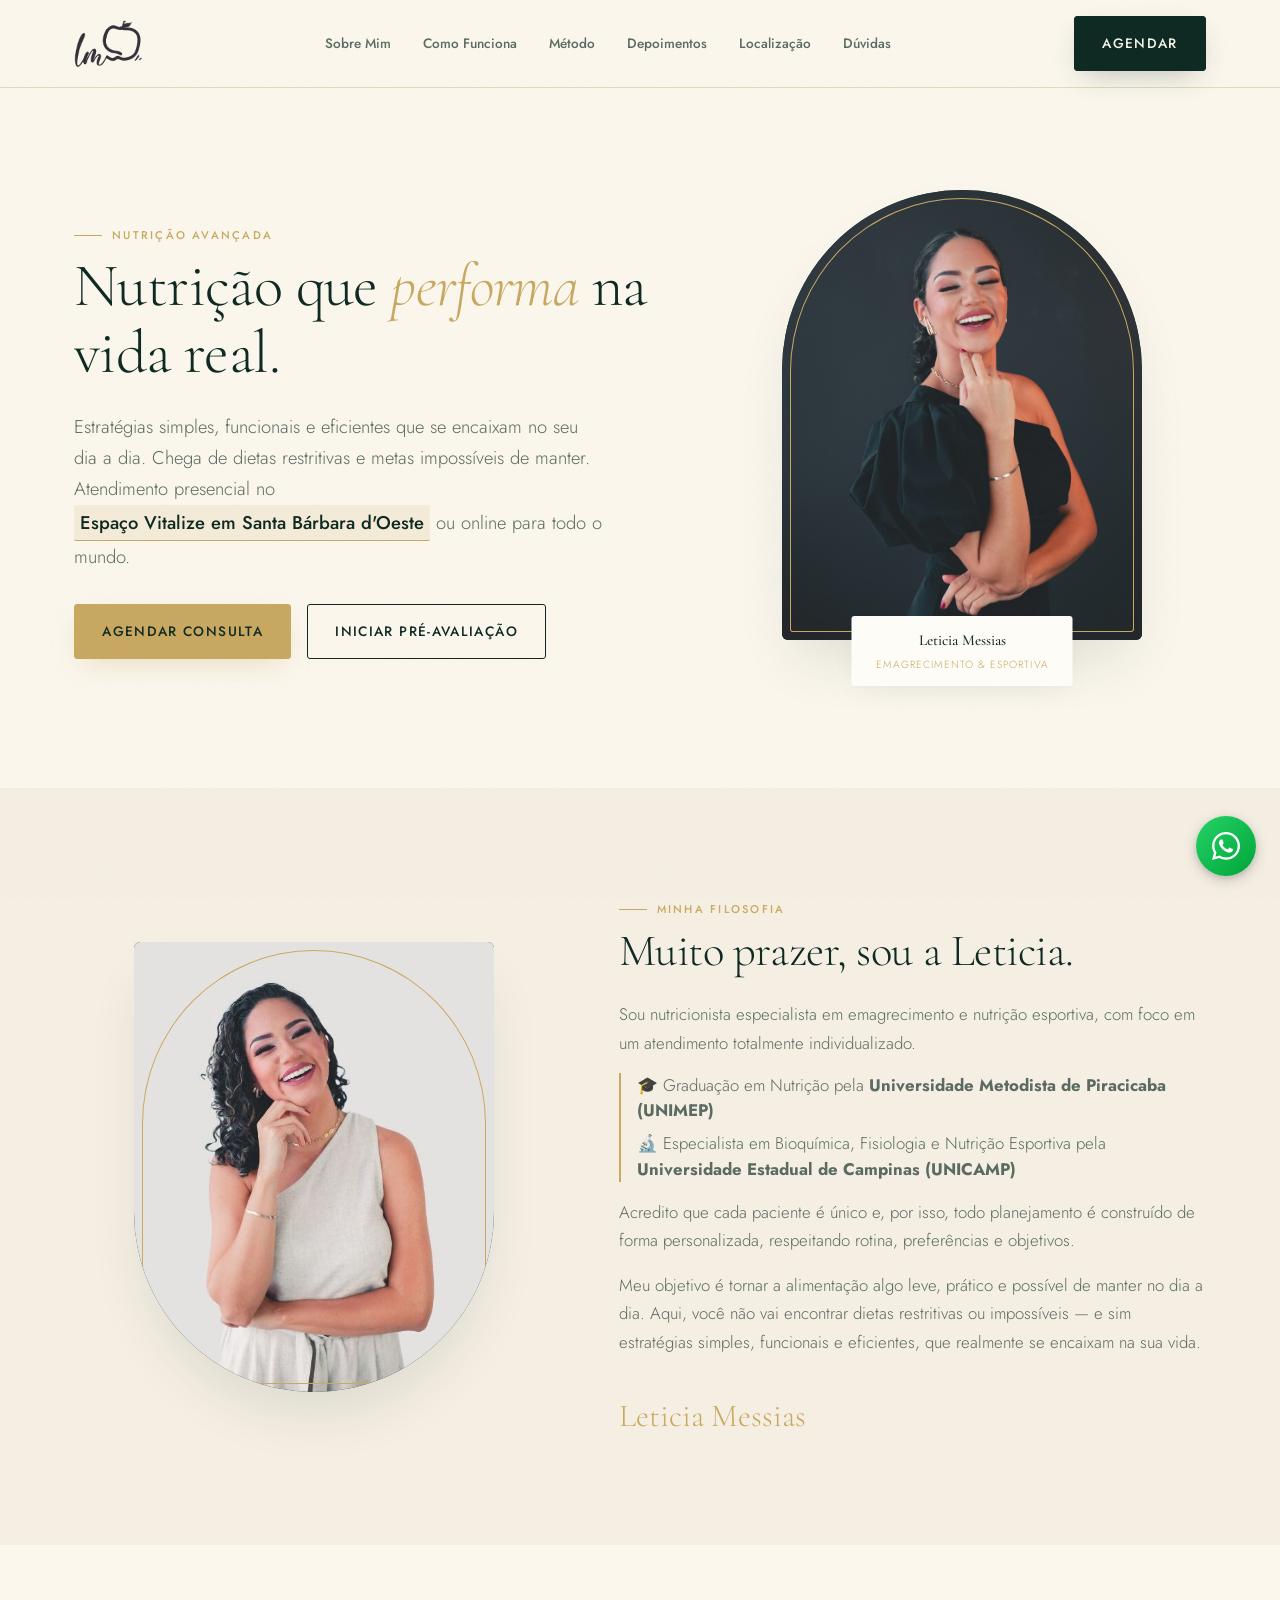
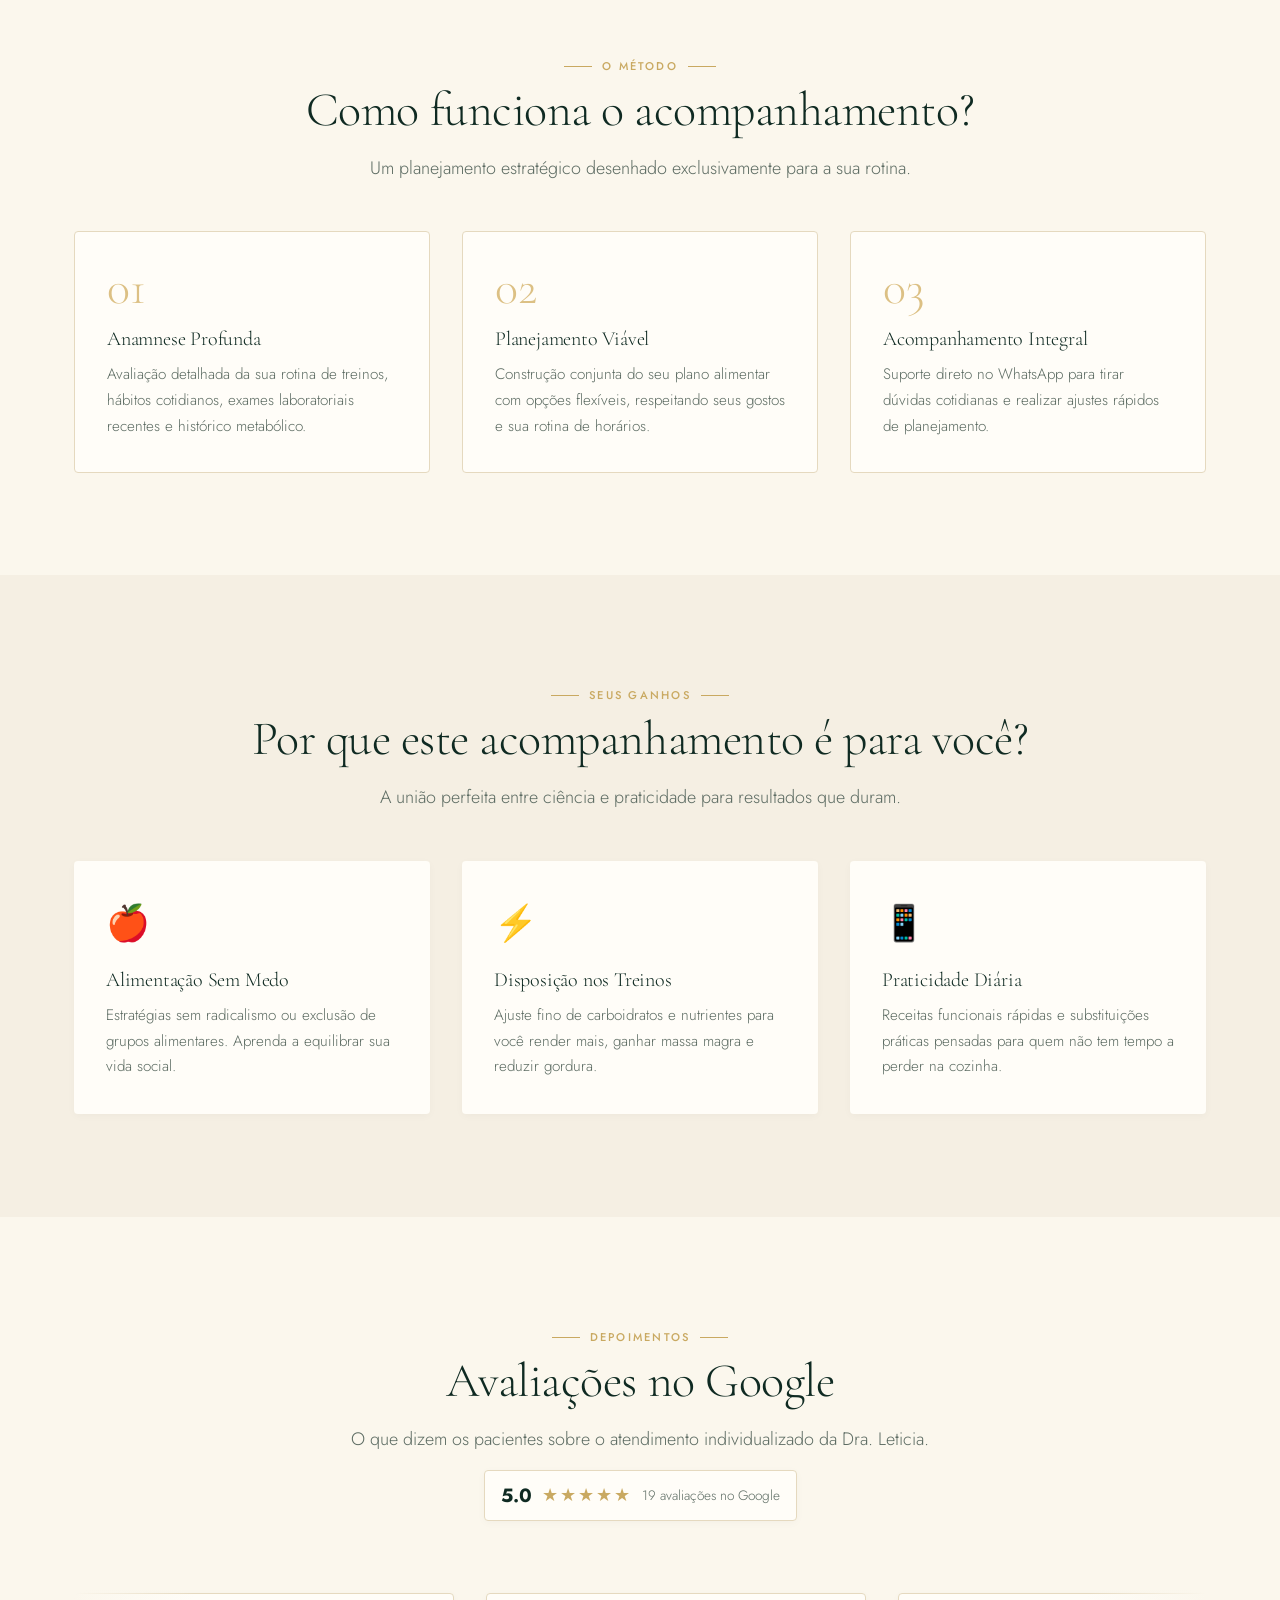
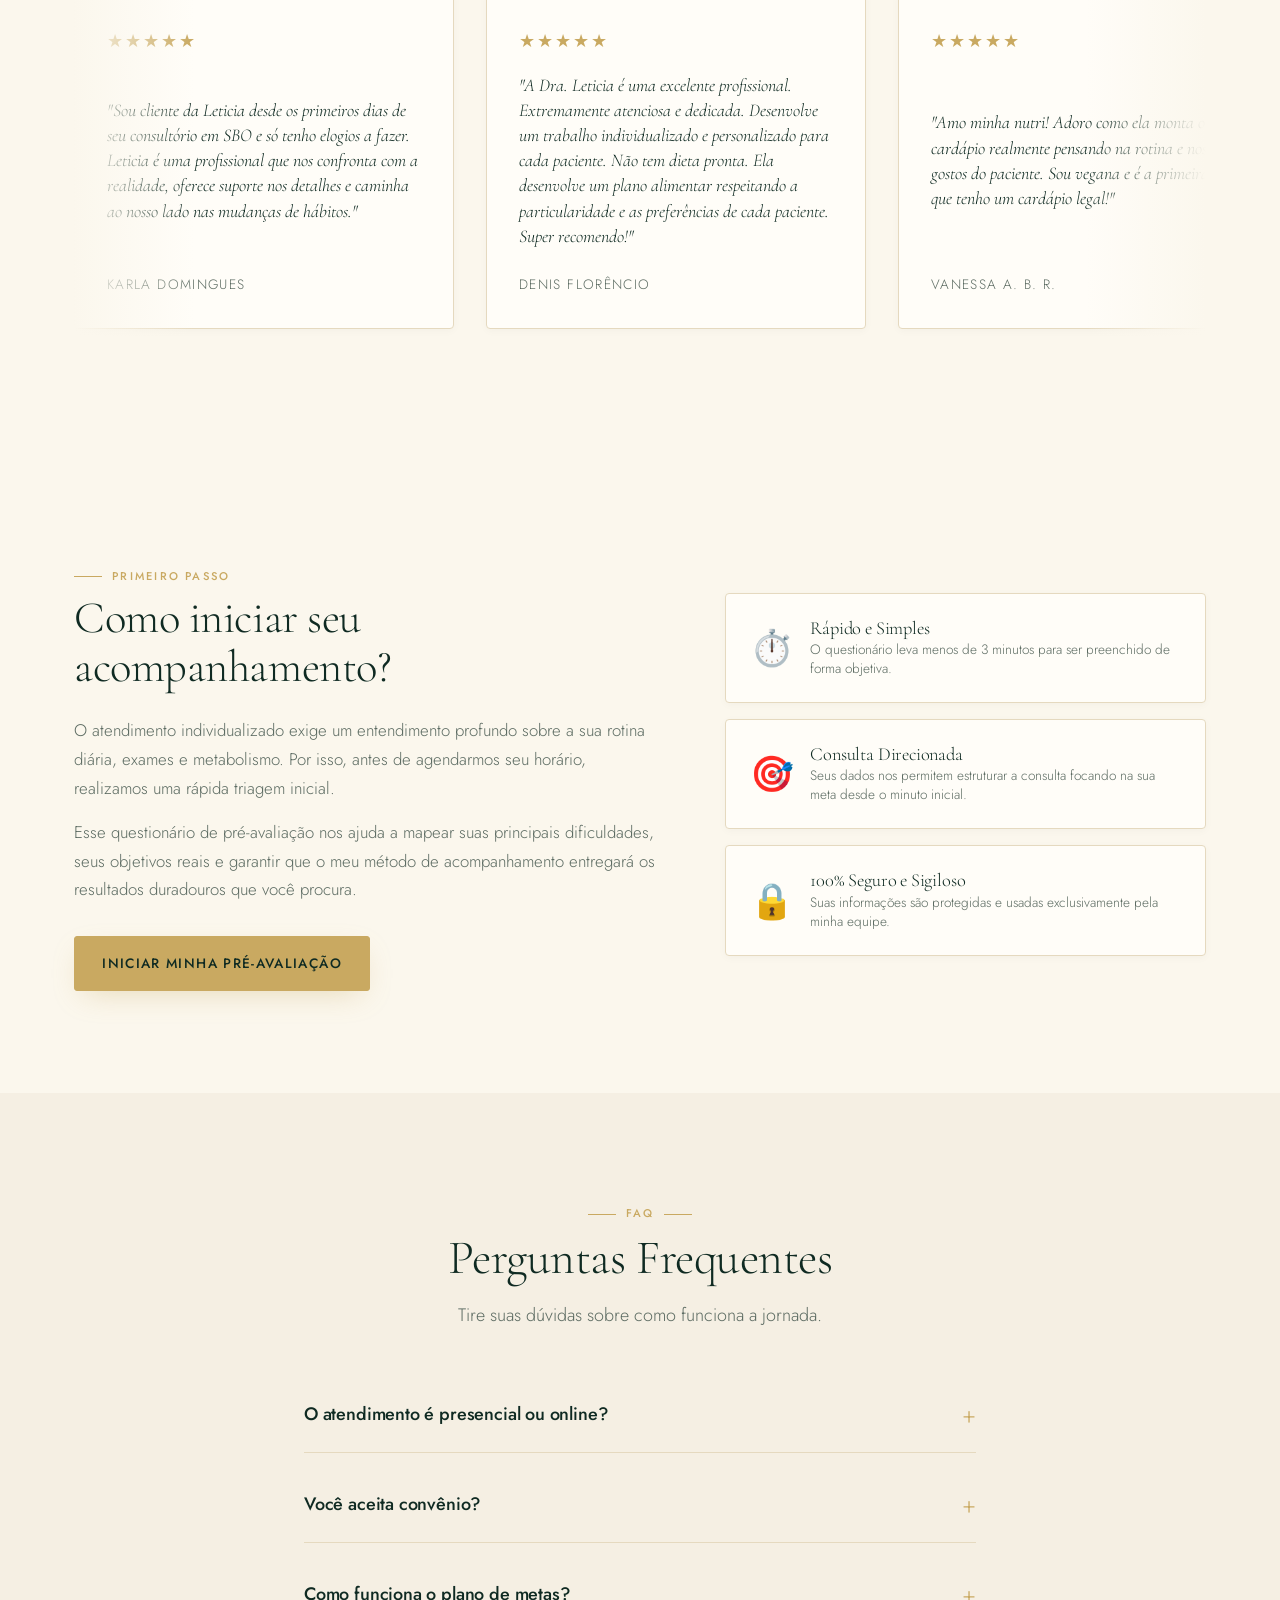
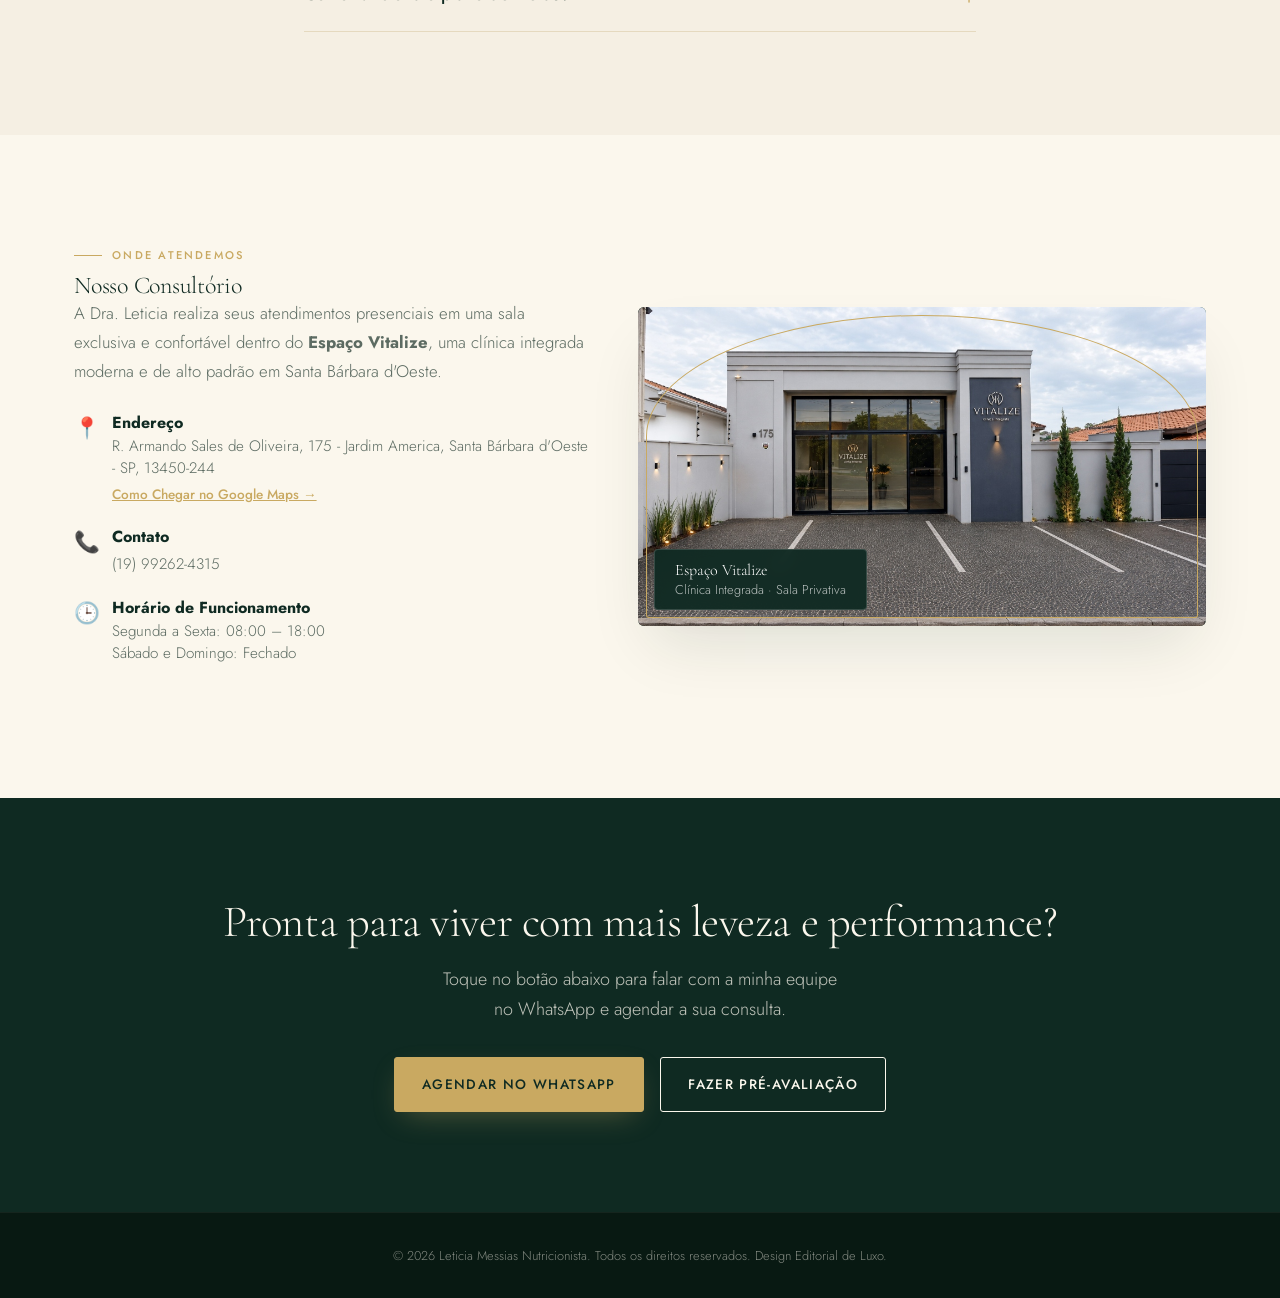
==== commit 1a360309: "corrigido: Leticia sem acento nas paginas do site" ====
--- a/src/index.html
+++ b/src/index.html
@@ -3,7 +3,7 @@
 <head>
     <meta charset="UTF-8">
     <meta name="viewport" content="width=device-width, initial-scale=1.0">
-    <title>Dra. Letícia Messias — Nutrição que performa na vida real</title>
+    <title>Dra. Leticia Messias — Nutrição que performa na vida real</title>
     <!-- CSS Principal -->
     <link rel="stylesheet" href="./css/main.css">
 </head>
@@ -16,7 +16,7 @@
     <header class="site-header">
         <div class="wrap nav">
             <a href="#" class="logo">
-                <img src="./assets/icons/logo.png" alt="Letícia Messias Nutricionista" style="height: 48px; width: auto;">
+                <img src="./assets/icons/logo.png" alt="Leticia Messias Nutricionista" style="height: 48px; width: auto;">
             </a>
             <nav class="nav-links" aria-label="Navegação principal">
                 <a href="#sobre">Sobre Mim</a>
@@ -26,7 +26,7 @@
                 <a href="#localizacao">Localização</a>
                 <a href="#faq">Dúvidas</a>
             </nav>
-            <a href="https://wa.me/5519992624315?text=Ol%C3%A1%2C%20Let%C3%ADcia!%20Gostaria%20de%20saber%20mais%20e%20agendar%20uma%20consulta." target="_blank" class="btn">Agendar</a>
+            <a href="https://wa.me/5519992624315?text=Ol%C3%A1%2C%20Leticia!%20Gostaria%20de%20saber%20mais%20e%20agendar%20uma%20consulta." target="_blank" class="btn">Agendar</a>
         </div>
     </header>
 
@@ -39,16 +39,16 @@
                 <h1>Nutrição que <em>performa</em> na vida real.</h1>
                 <p class="sub">Estratégias simples, funcionais e eficientes que se encaixam no seu dia a dia. Chega de dietas restritivas e metas impossíveis de manter.<br> Atendimento presencial no <span class="hero-location-highlight">Espaço Vitalize em Santa Bárbara d'Oeste</span> ou online para todo o mundo.</p>
                 <div class="cta-row" style="display: flex; gap: var(--space-4); flex-wrap: wrap;">
-                    <a href="https://wa.me/5519992624315?text=Ol%C3%A1%2C%20Let%C3%ADcia!%20Gostaria%20de%20saber%20mais%20e%20agendar%20uma%20consulta." target="_blank" class="btn btn--gold">Agendar Consulta</a>
+                    <a href="https://wa.me/5519992624315?text=Ol%C3%A1%2C%20Leticia!%20Gostaria%20de%20saber%20mais%20e%20agendar%20uma%20consulta." target="_blank" class="btn btn--gold">Agendar Consulta</a>
                     <a href="./pre-avaliacao.html" class="btn" style="background-color: transparent; color: var(--color-primary); border-color: var(--color-primary); box-shadow: none;">Iniciar Pré-Avaliação</a>
                 </div>
             </div>
             <div class="arch-wrap reveal reveal-delay-1">
                 <div class="arch">
-                    <img src="./assets/images/letici-about.png" alt="Dra. Letícia Messias">
+                    <img src="./assets/images/letici-about.png" alt="Dra. Leticia Messias">
                 </div>
                 <div class="arch-tag">
-                    <div class="tag-title">Letícia Messias</div>
+                    <div class="tag-title">Leticia Messias</div>
                     <div class="tag-sub">Emagrecimento & Esportiva</div>
                 </div>
             </div>
@@ -60,12 +60,12 @@
         <div class="wrap grid">
             <div class="arch-wrap reveal">
                 <div class="arch" style="border-radius: 6px 6px 50% 50% / 6px 6px 40% 40%;">
-                    <img src="./assets/images/leticia-hero.webp" alt="Dra. Letícia Messias no consultório">
+                    <img src="./assets/images/leticia-hero.webp" alt="Dra. Leticia Messias no consultório">
                 </div>
             </div>
             <div class="sobre__conteudo reveal reveal-delay-1">
                 <span class="eyebrow">Minha Filosofia</span>
-                <h2>Muito prazer, sou a Letícia.</h2>
+                <h2>Muito prazer, sou a Leticia.</h2>
                 <p>Sou nutricionista especialista em emagrecimento e nutrição esportiva, com foco em um atendimento totalmente individualizado.</p>
                 <div class="sobre__formacao" style="margin-block: var(--space-4); font-size: 0.9rem; color: var(--color-text-muted); line-height: 1.5; border-left: 2px solid var(--color-accent); padding-left: var(--space-4);">
                     <p style="margin-bottom: var(--space-2);">🎓 Graduação em Nutrição pela <strong>Universidade Metodista de Piracicaba (UNIMEP)</strong></p>
@@ -73,7 +73,7 @@
                 </div>
                 <p>Acredito que cada paciente é único e, por isso, todo planejamento é construído de forma personalizada, respeitando rotina, preferências e objetivos.</p>
                 <p>Meu objetivo é tornar a alimentação algo leve, prático e possível de manter no dia a dia. Aqui, você não vai encontrar dietas restritivas ou impossíveis — e sim estratégias simples, funcionais e eficientes, que realmente se encaixam na sua vida.</p>
-                <div class="sobre__assinatura">Letícia Messias</div>
+                <div class="sobre__assinatura">Leticia Messias</div>
             </div>
         </div>
     </section>
@@ -142,7 +142,7 @@
             <div class="sec-head center reveal">
                 <span class="eyebrow center">Depoimentos</span>
                 <h2>Avaliações no Google</h2>
-                <p>O que dizem os pacientes sobre o atendimento individualizado da Dra. Letícia.</p>
+                <p>O que dizem os pacientes sobre o atendimento individualizado da Dra. Leticia.</p>
                 <div class="google-badge" style="display: inline-flex; align-items: center; gap: 10px; margin-top: var(--space-4); background: var(--color-surface); padding: 8px 16px; border: 1px solid var(--color-border); border-radius: 4px; box-shadow: var(--shadow-sm);">
                     <span style="font-weight: bold; font-size: 1.2rem; color: var(--color-primary); font-family: var(--font-body);">5.0</span>
                     <span class="stars" style="margin-bottom: 0;">★★★★★</span>
@@ -155,7 +155,7 @@
                     <!-- Conjunto original de 4 cards -->
                     <div class="depoimentos-card">
                         <div class="stars">★★★★★</div>
-                        <blockquote>"Sou cliente da Letícia desde os primeiros dias de seu consultório em SBO e só tenho elogios a fazer. Leticia é uma profissional que nos confronta com a realidade, oferece suporte nos detalhes e caminha ao nosso lado nas mudanças de hábitos."</blockquote>
+                        <blockquote>"Sou cliente da Leticia desde os primeiros dias de seu consultório em SBO e só tenho elogios a fazer. Leticia é uma profissional que nos confronta com a realidade, oferece suporte nos detalhes e caminha ao nosso lado nas mudanças de hábitos."</blockquote>
                         <div class="author">Karla Domingues</div>
                     </div>
                     <div class="depoimentos-card">
@@ -177,7 +177,7 @@
                     <!-- Cópia duplicada dos cards para efeito infinito na esteira -->
                     <div class="depoimentos-card">
                         <div class="stars">★★★★★</div>
-                        <blockquote>"Sou cliente da Letícia desde os primeiros dias de seu consultório em SBO e só tenho elogios a fazer. Leticia é uma profissional que nos confronta com a realidade, oferece suporte nos detalhes e caminha ao nosso lado nas mudanças de hábitos."</blockquote>
+                        <blockquote>"Sou cliente da Leticia desde os primeiros dias de seu consultório em SBO e só tenho elogios a fazer. Leticia é uma profissional que nos confronta com a realidade, oferece suporte nos detalhes e caminha ao nosso lado nas mudanças de hábitos."</blockquote>
                         <div class="author">Karla Domingues</div>
                     </div>
                     <div class="depoimentos-card">
@@ -285,7 +285,7 @@
                 <span class="eyebrow">Onde Atendemos</span>
                 <h2>Nosso Consultório</h2>
                 <p style="color: var(--color-text-muted); margin-bottom: var(--space-6);">
-                    A Dra. Letícia realiza seus atendimentos presenciais em uma sala exclusiva e confortável dentro do <strong>Espaço Vitalize</strong>, uma clínica integrada moderna e de alto padrão em Santa Bárbara d'Oeste.
+                    A Dra. Leticia realiza seus atendimentos presenciais em uma sala exclusiva e confortável dentro do <strong>Espaço Vitalize</strong>, uma clínica integrada moderna e de alto padrão em Santa Bárbara d'Oeste.
                 </p>
                 
                 <div class="localizacao__detalhes" style="display: flex; flex-direction: column; gap: var(--space-4); margin-bottom: var(--space-8);">
@@ -338,7 +338,7 @@
             <h2>Pronta para viver com mais leveza e performance?</h2>
             <p>Toque no botão abaixo para falar com a minha equipe no WhatsApp e agendar a sua consulta.</p>
             <div style="display: flex; gap: var(--space-4); justify-content: center; flex-wrap: wrap;">
-                <a href="https://wa.me/5519992624315?text=Ol%C3%A1%2C%20Let%C3%ADcia!%20Gostaria%20de%20saber%20mais%20e%20agendar%20uma%20consulta." target="_blank" class="btn btn--gold">Agendar no WhatsApp</a>
+                <a href="https://wa.me/5519992624315?text=Ol%C3%A1%2C%20Leticia!%20Gostaria%20de%20saber%20mais%20e%20agendar%20uma%20consulta." target="_blank" class="btn btn--gold">Agendar no WhatsApp</a>
                 <a href="./pre-avaliacao.html" class="btn" style="background-color: transparent; color: var(--color-background); border-color: var(--color-background); box-shadow: none;">Fazer Pré-Avaliação</a>
             </div>
         </div>
@@ -347,7 +347,7 @@
     <!-- FOOTER -->
     <footer class="site-footer">
         <div class="wrap">
-            <p>© 2026 Letícia Messias Nutricionista. Todos os direitos reservados. Design Editorial de Luxo.</p>
+            <p>© 2026 Leticia Messias Nutricionista. Todos os direitos reservados. Design Editorial de Luxo.</p>
         </div>
     </footer>
 
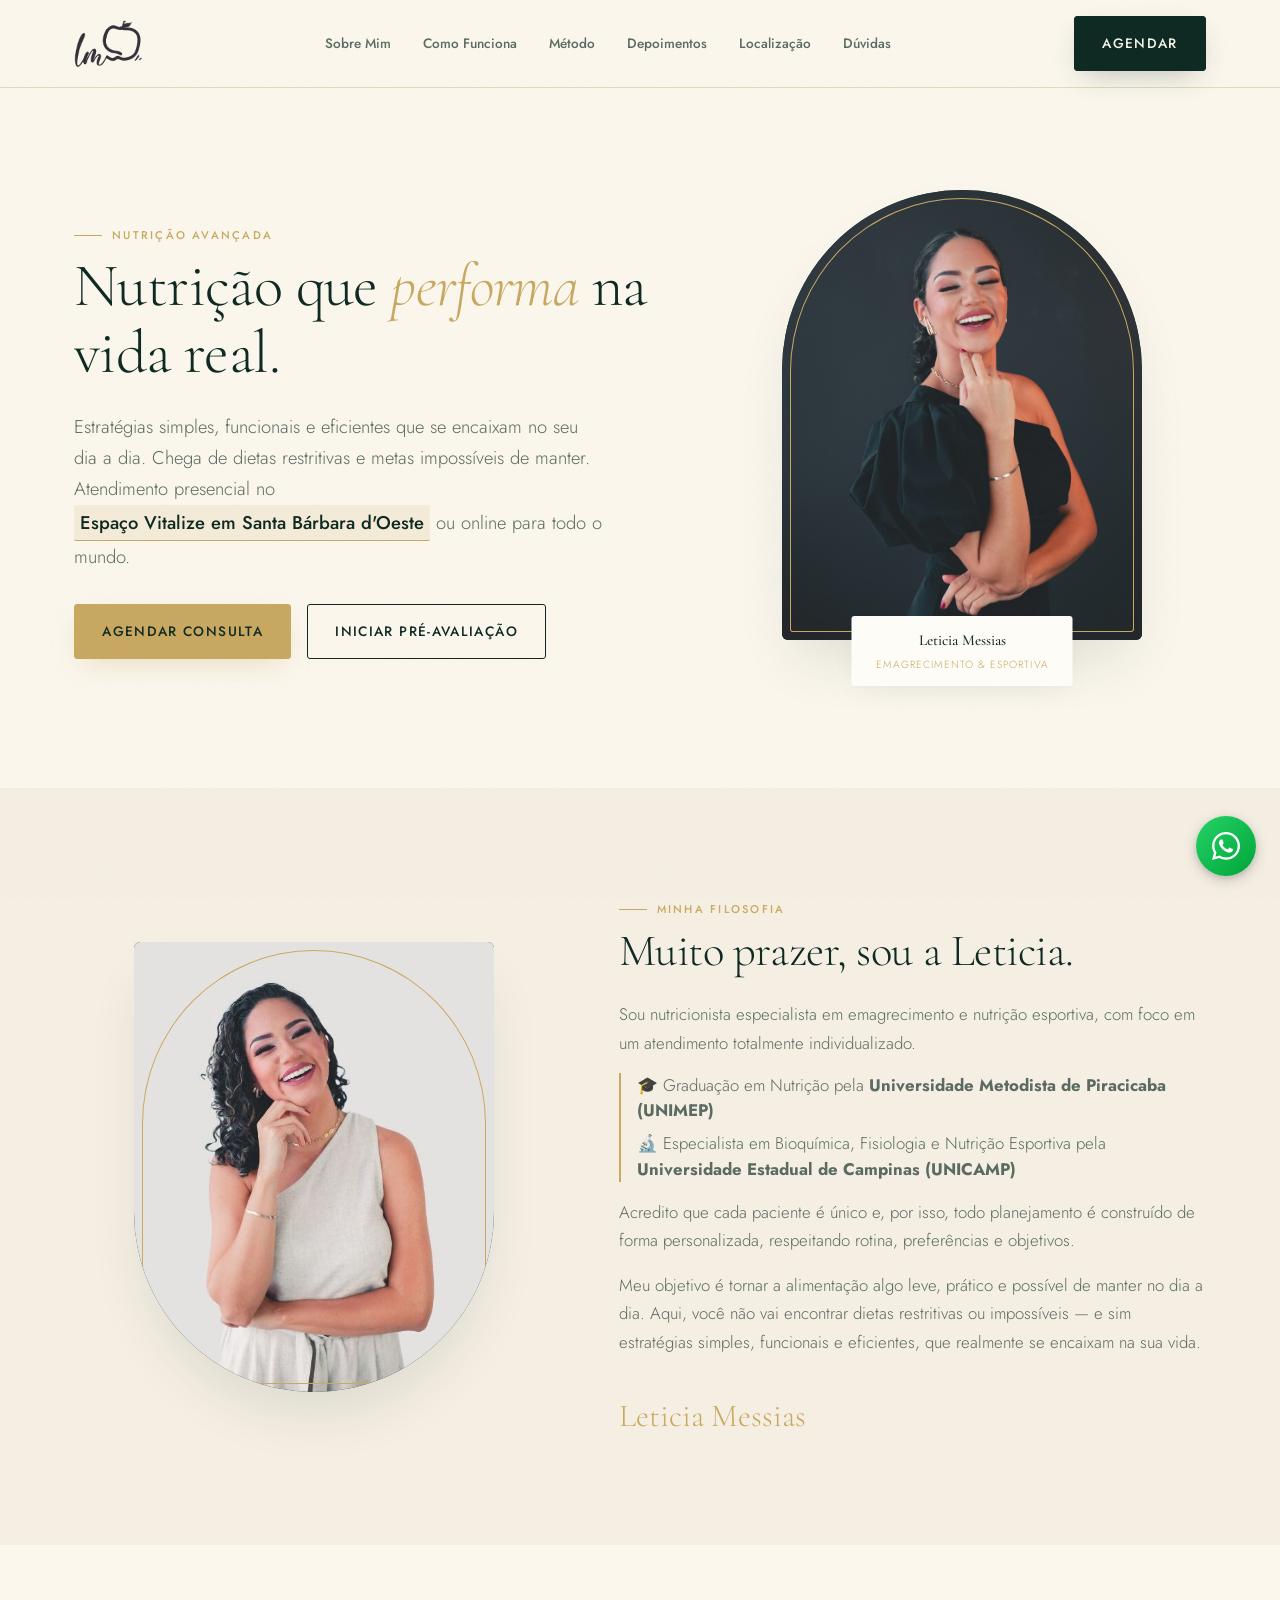
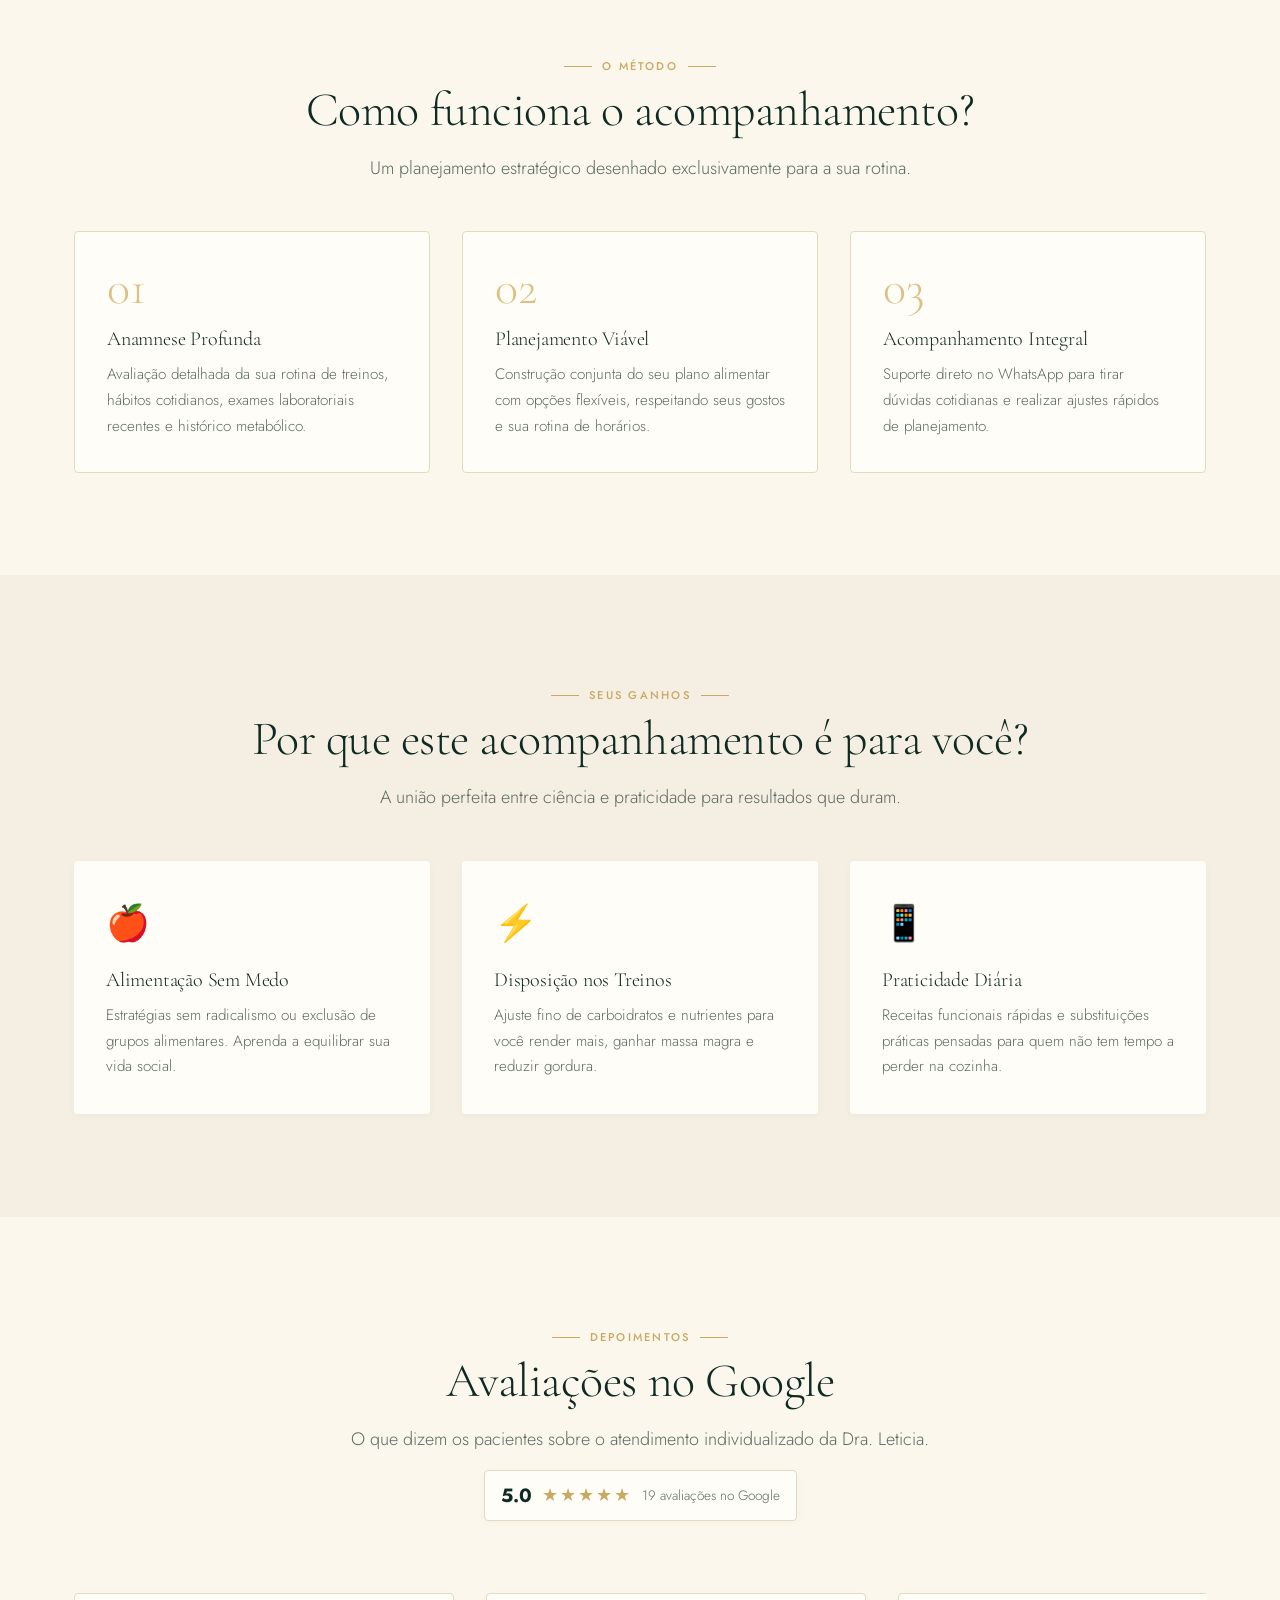
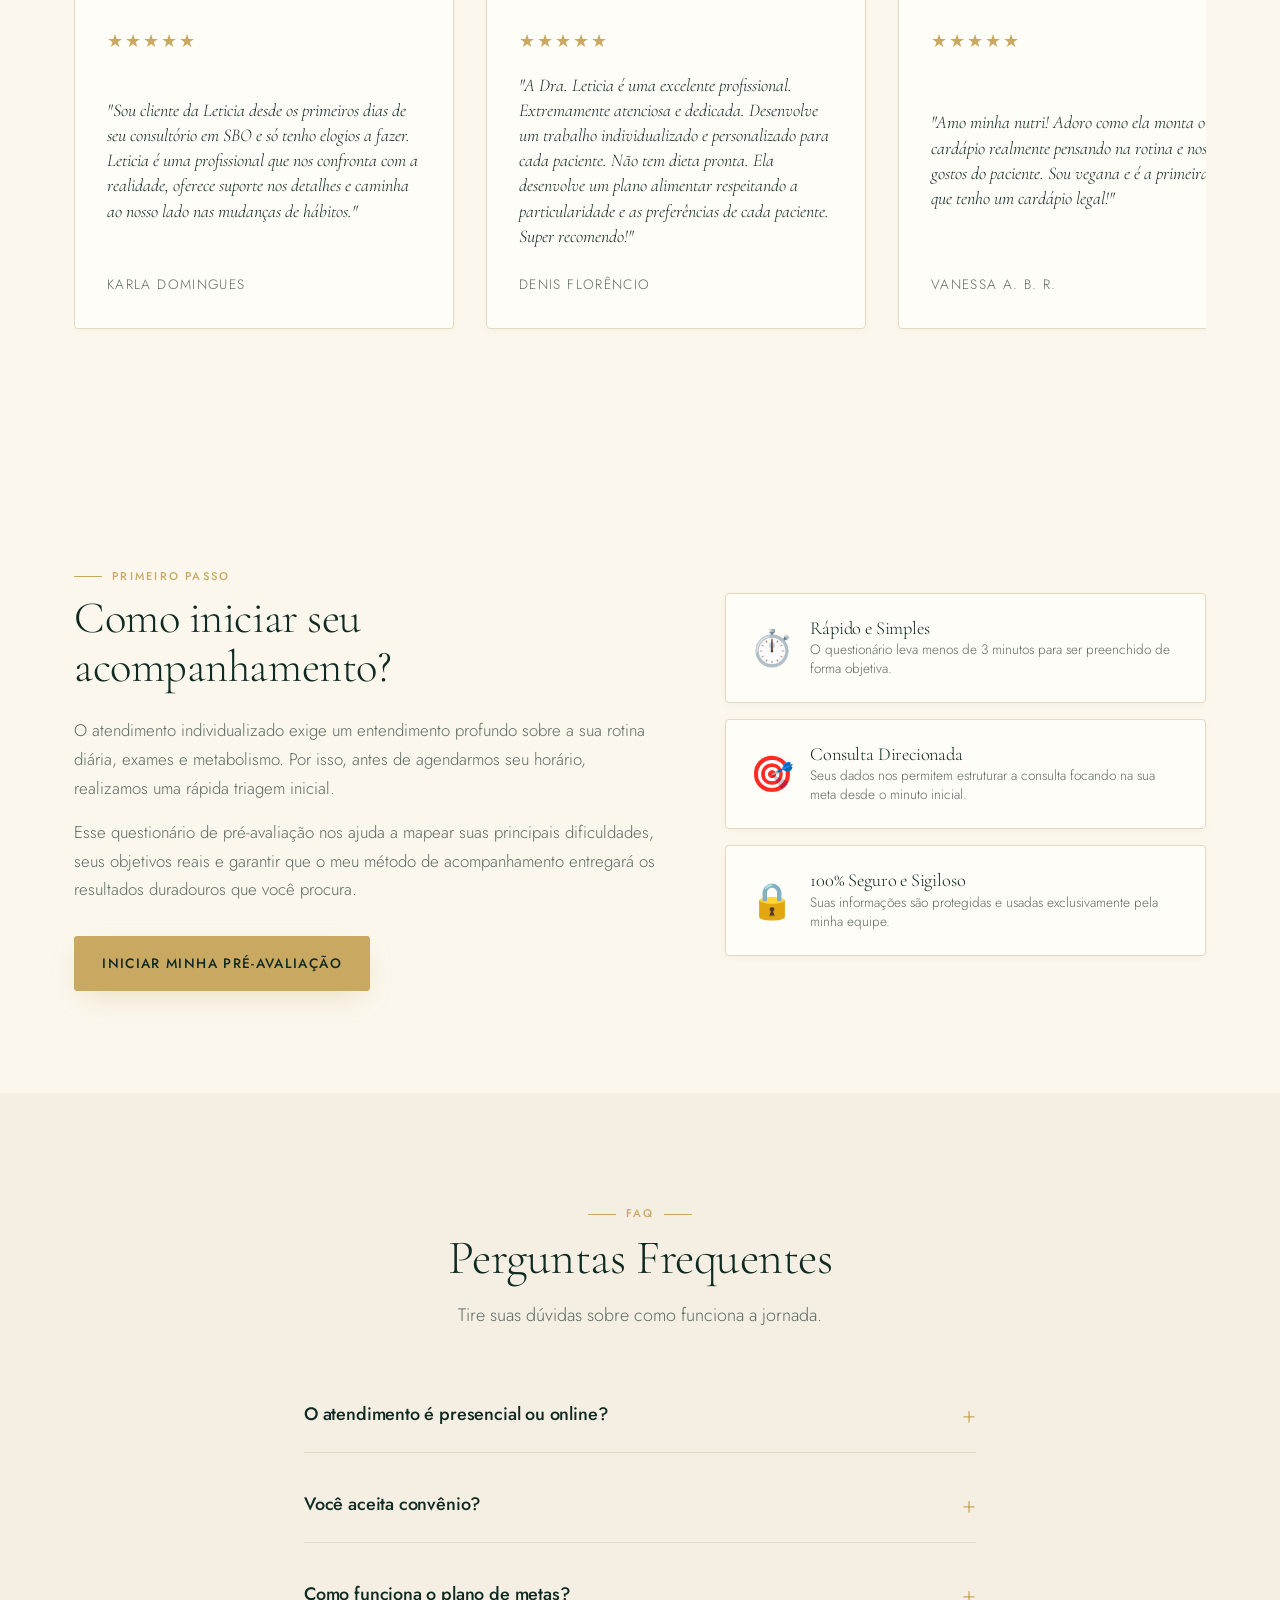
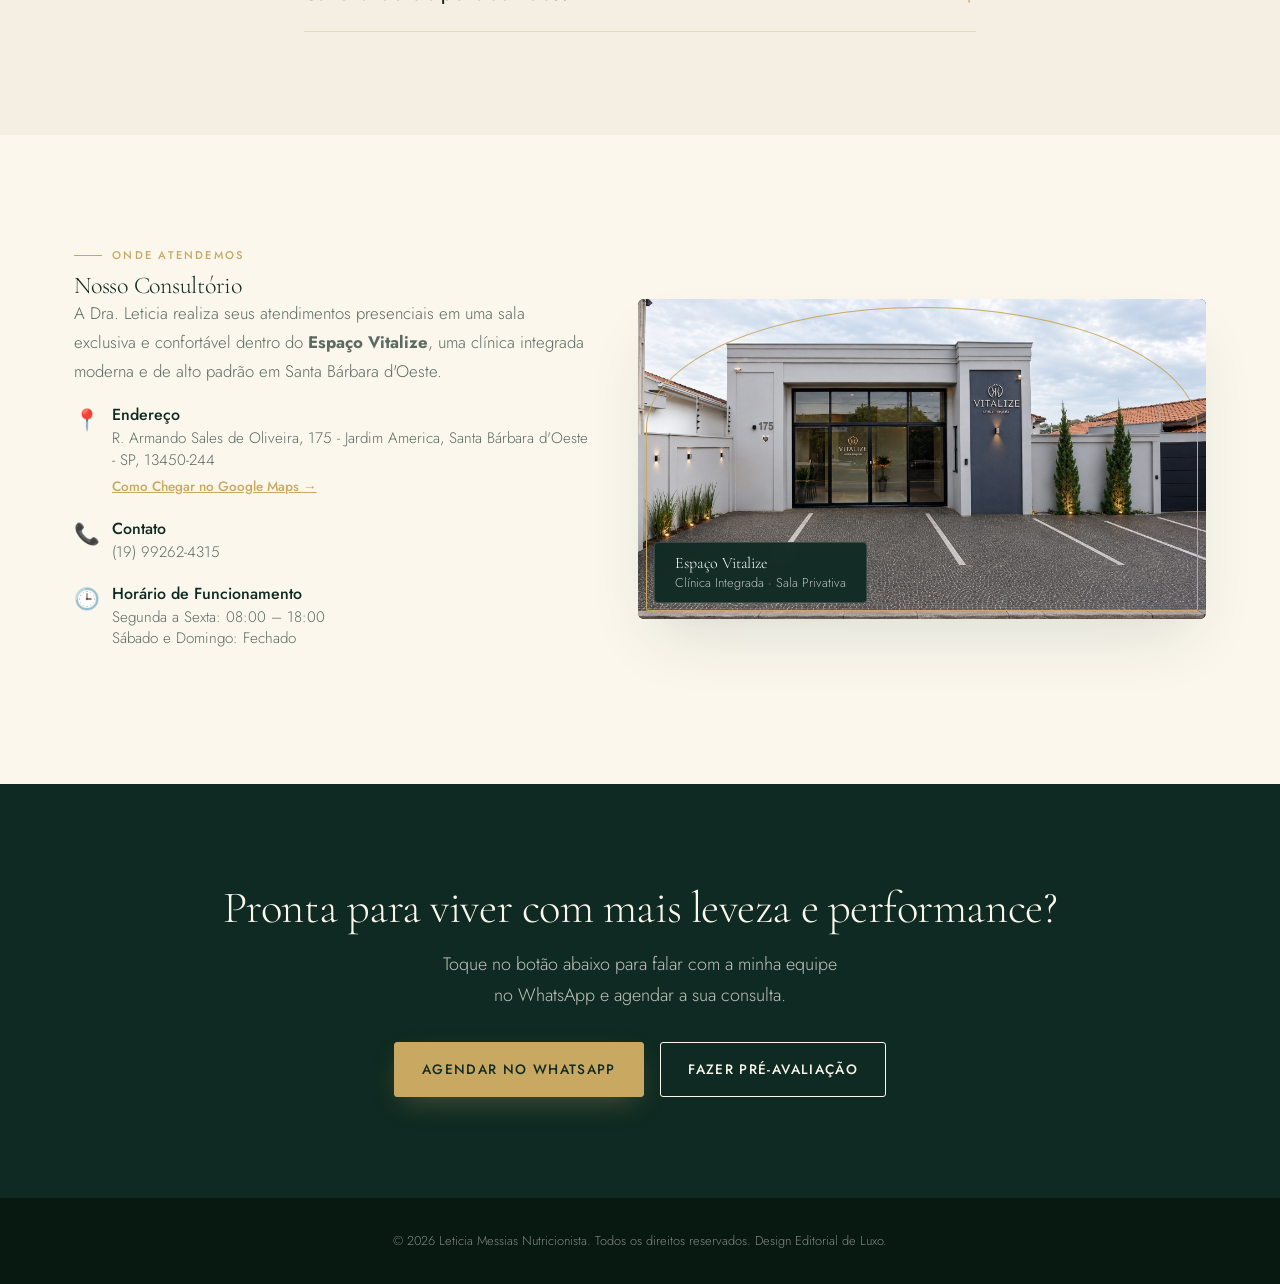
==== commit 81766831: "feat: carrossel de depoimentos mobile e padronizacao de classes na localizacao" ====
--- a/src/index.html
+++ b/src/index.html
@@ -280,53 +280,53 @@
 
     <!-- LOCALIZAÇÃO -->
     <section id="localizacao" class="localizacao">
-        <div class="wrap grid" style="display: grid; grid-template-columns: 1fr 1.1fr; gap: var(--space-12); align-items: center;">
+        <div class="wrap grid">
             <div class="localizacao__content reveal">
                 <span class="eyebrow">Onde Atendemos</span>
                 <h2>Nosso Consultório</h2>
-                <p style="color: var(--color-text-muted); margin-bottom: var(--space-6);">
+                <p>
                     A Dra. Leticia realiza seus atendimentos presenciais em uma sala exclusiva e confortável dentro do <strong>Espaço Vitalize</strong>, uma clínica integrada moderna e de alto padrão em Santa Bárbara d'Oeste.
                 </p>
-                
-                <div class="localizacao__detalhes" style="display: flex; flex-direction: column; gap: var(--space-4); margin-bottom: var(--space-8);">
-                    <div style="display: flex; gap: var(--space-3); align-items: flex-start;">
-                        <span style="font-size: 1.3rem; margin-top: 2px;">📍</span>
+
+                <div class="localizacao__detalhes">
+                    <div class="localizacao__item">
+                        <span class="localizacao__icon">📍</span>
                         <div>
-                            <strong style="color: var(--color-primary); display: block;">Endereço</strong>
-                            <span style="font-size: 0.95rem; color: var(--color-text-muted); line-height: 1.4; display: block;">
+                            <strong class="localizacao__item-title">Endereço</strong>
+                            <span class="localizacao__item-text">
                                 R. Armando Sales de Oliveira, 175 - Jardim America, Santa Bárbara d'Oeste - SP, 13450-244
                             </span>
-                            <a href="https://maps.google.com/?q=Espaco+Vitalize+R.+Armando+Sales+de+Oliveira+175+Jardim+America+Santa+Barbara+d+Oeste" target="_blank" style="color: var(--color-accent); font-size: 0.85rem; font-weight: var(--font-weight-medium); margin-top: 4px; display: inline-block; text-decoration: underline;">Como Chegar no Google Maps →</a>
+                            <a href="https://maps.google.com/?q=Espaco+Vitalize+R.+Armando+Sales+de+Oliveira+175+Jardim+America+Santa+Barbara+d+Oeste" target="_blank" class="localizacao__link">Como Chegar no Google Maps →</a>
                         </div>
                     </div>
-                    
-                    <div style="display: flex; gap: var(--space-3); align-items: flex-start;">
-                        <span style="font-size: 1.3rem; margin-top: 2px;">📞</span>
+
+                    <div class="localizacao__item">
+                        <span class="localizacao__icon">📞</span>
                         <div>
-                            <strong style="color: var(--color-primary); display: block;">Contato</strong>
-                            <span style="font-size: 0.95rem; color: var(--color-text-muted);">(19) 99262-4315</span>
+                            <strong class="localizacao__item-title">Contato</strong>
+                            <span class="localizacao__item-text">(19) 99262-4315</span>
                         </div>
                     </div>
-                    
-                    <div style="display: flex; gap: var(--space-3); align-items: flex-start;">
-                        <span style="font-size: 1.3rem; margin-top: 2px;">🕒</span>
+
+                    <div class="localizacao__item">
+                        <span class="localizacao__icon">🕒</span>
                         <div>
-                            <strong style="color: var(--color-primary); display: block;">Horário de Funcionamento</strong>
-                            <span style="font-size: 0.95rem; color: var(--color-text-muted); display: block; line-height: 1.4;">
+                            <strong class="localizacao__item-title">Horário de Funcionamento</strong>
+                            <span class="localizacao__item-text">
                                 Segunda a Sexta: 08:00 – 18:00<br>Sábado e Domingo: Fechado
                             </span>
                         </div>
                     </div>
                 </div>
             </div>
-            
-            <div class="localizacao__imagem-wrapper reveal reveal-delay-1" style="position: relative;">
-                <div class="arch" style="border-radius: 6px; box-shadow: var(--shadow-lg);">
-                    <img src="./assets/images/clinica-vitalize.jpg" alt="Fachada do Espaço Vitalize" style="width: 100%; height: 100%; object-fit: cover; aspect-ratio: 16/9;">
-                </div>
-                <div style="position: absolute; bottom: 16px; left: 16px; background: rgba(15, 42, 34, 0.95); color: #fff; padding: 12px 20px; border-radius: 4px; border: 1px solid rgba(255, 255, 255, 0.15); box-shadow: var(--shadow-md); backdrop-filter: blur(8px);">
-                    <h3 style="color: #fff; font-size: 1rem; margin-bottom: 2px;">Espaço Vitalize</h3>
-                    <p style="font-size: 0.8rem; color: rgba(255,255,255,0.7); line-height: 1.2;">Clínica Integrada · Sala Privativa</p>
+
+            <div class="localizacao__imagem-wrapper reveal reveal-delay-1">
+                <div class="arch">
+                    <img src="./assets/images/clinica-vitalize.jpg" alt="Fachada do Espaço Vitalize">
+                </div>
+                <div class="localizacao__badge">
+                    <h3>Espaço Vitalize</h3>
+                    <p>Clínica Integrada · Sala Privativa</p>
                 </div>
             </div>
         </div>
--- a/src/css/main.css
+++ b/src/css/main.css
@@ -487,33 +487,11 @@
   padding-block: var(--space-6);
 }
 
-/* Efeito de fade nas bordas da esteira */
-.depoimentos__carousel-container::before,
-.depoimentos__carousel-container::after {
-  content: "";
-  position: absolute;
-  top: 0;
-  bottom: 0;
-  width: 120px;
-  z-index: 2;
-  pointer-events: none;
-}
-
-.depoimentos__carousel-container::before {
-  left: 0;
-  background: linear-gradient(to right, var(--color-background) 0%, transparent 100%);
-}
-
-.depoimentos__carousel-container::after {
-  right: 0;
-  background: linear-gradient(to left, var(--color-background) 0%, transparent 100%);
-}
-
 .depoimentos__track {
   display: flex;
   gap: var(--space-8);
   width: max-content;
-  animation: scrollMarquee 45s linear infinite;
+  animation: scrollMarquee 90s linear infinite;
 }
 
 .depoimentos__track:hover {
@@ -535,6 +513,23 @@
 @media (max-width: 480px) {
   .depoimentos-card {
     flex: 0 0 300px;
+  }
+}
+
+/* No mobile: rolagem automática contínua (via JS) que também pode ser arrastada com o dedo */
+@media (max-width: 900px), (hover: none) and (pointer: coarse) {
+  .depoimentos__carousel-container {
+    overflow-x: auto;
+    -webkit-overflow-scrolling: touch;
+    scrollbar-width: none;
+  }
+
+  .depoimentos__carousel-container::-webkit-scrollbar {
+    display: none;
+  }
+
+  .depoimentos__track {
+    animation: none;
   }
 }
 
